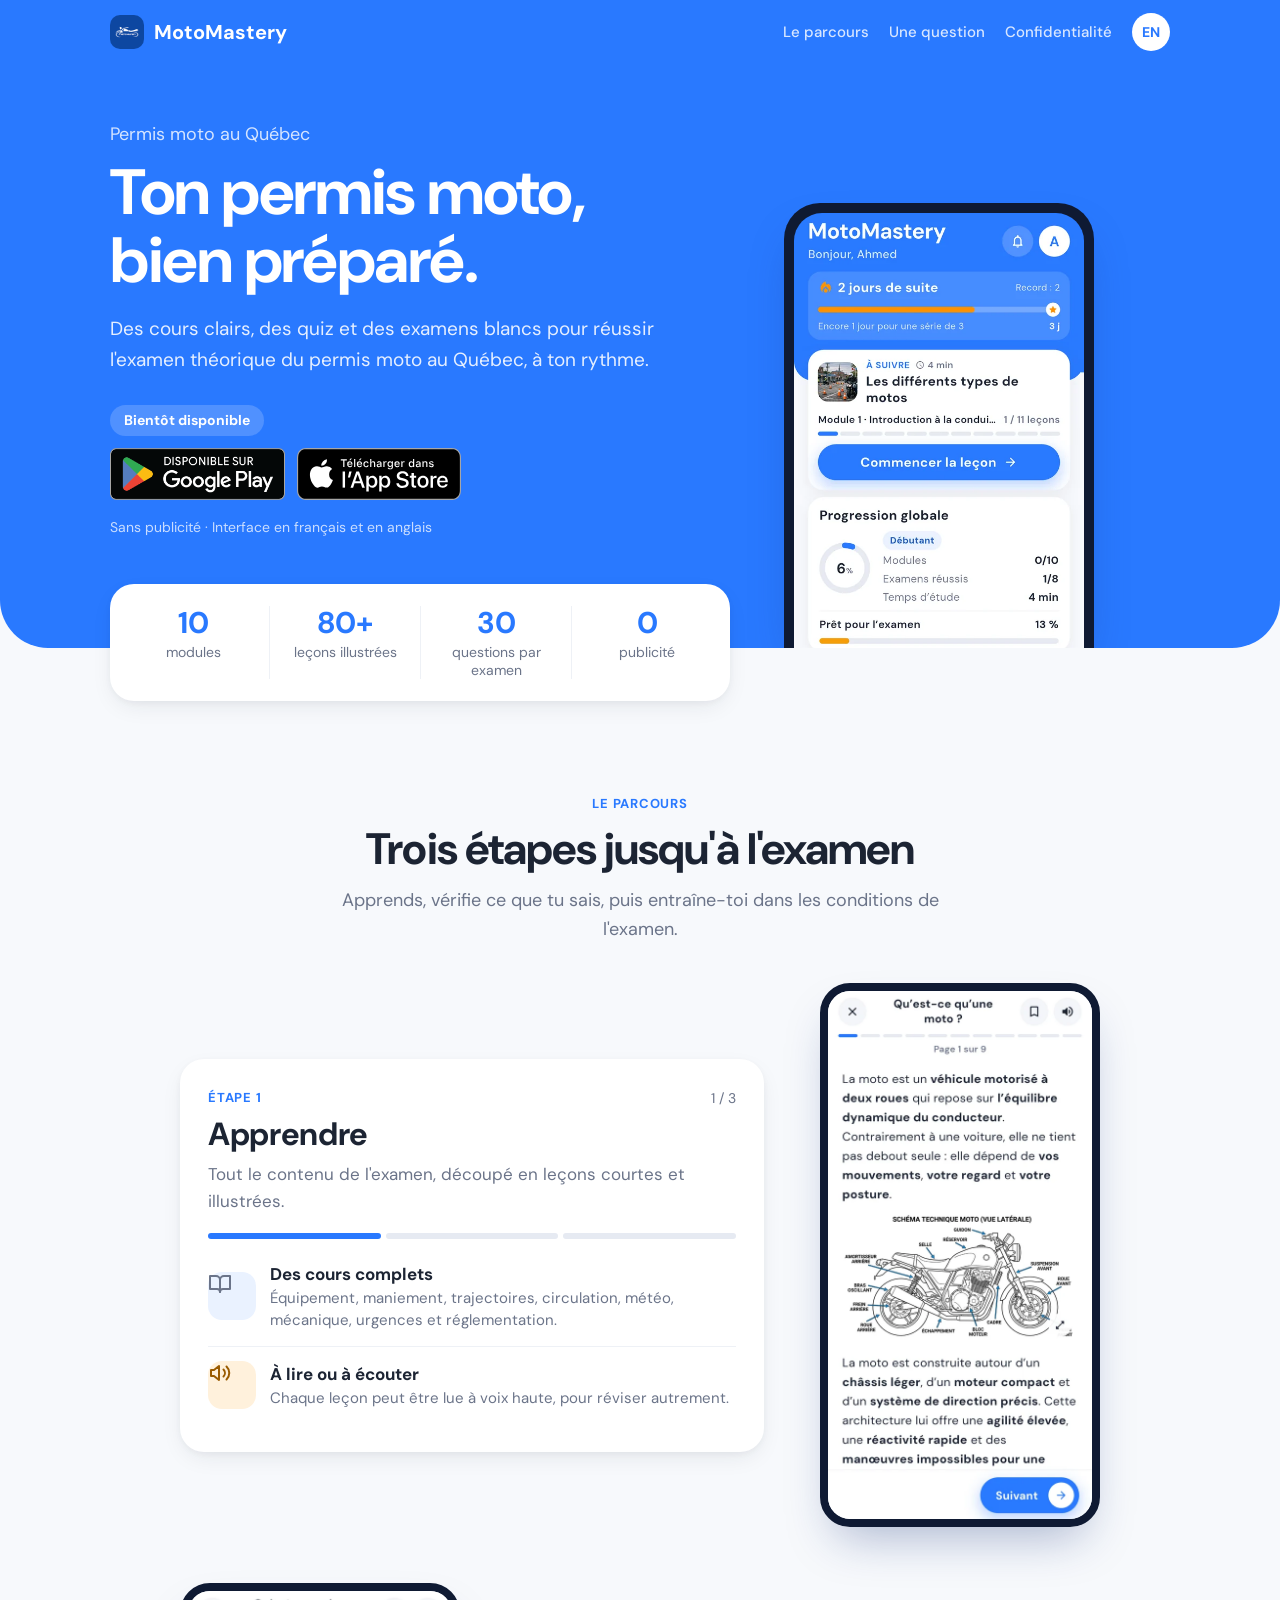
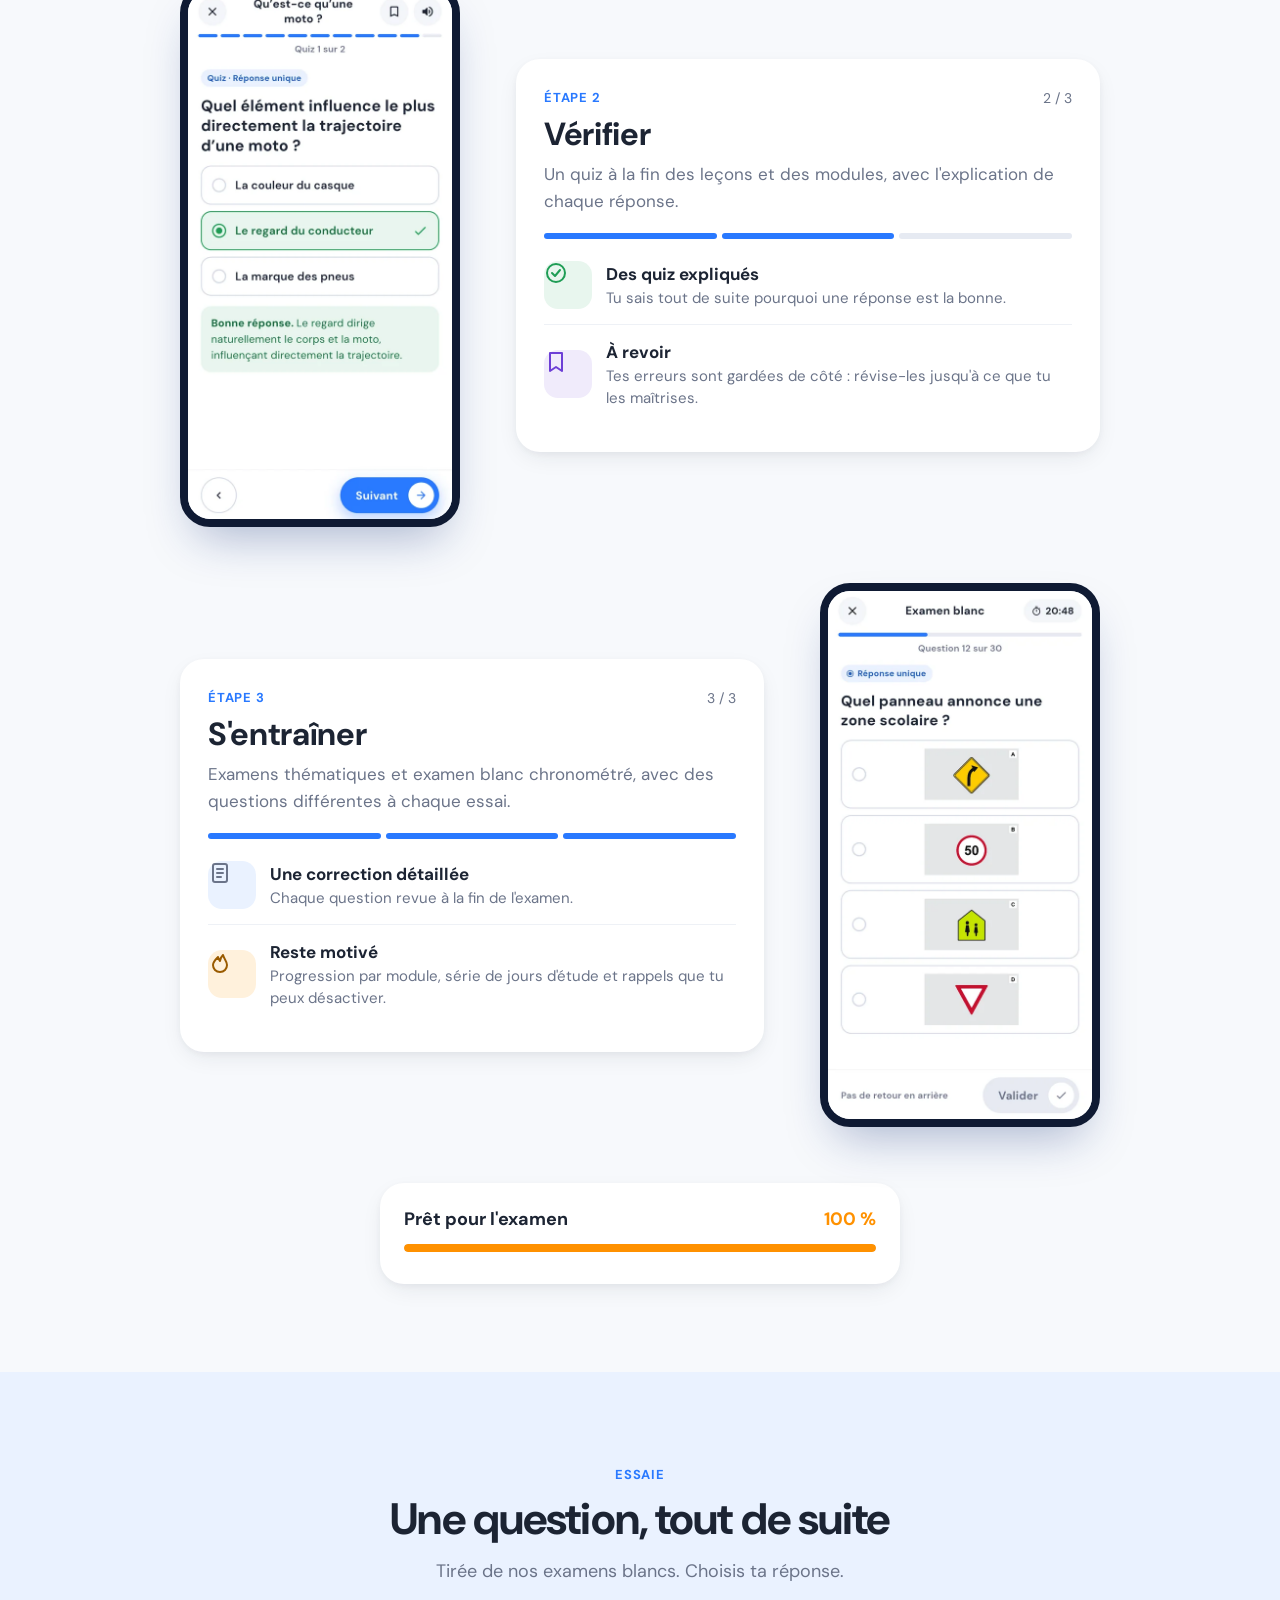
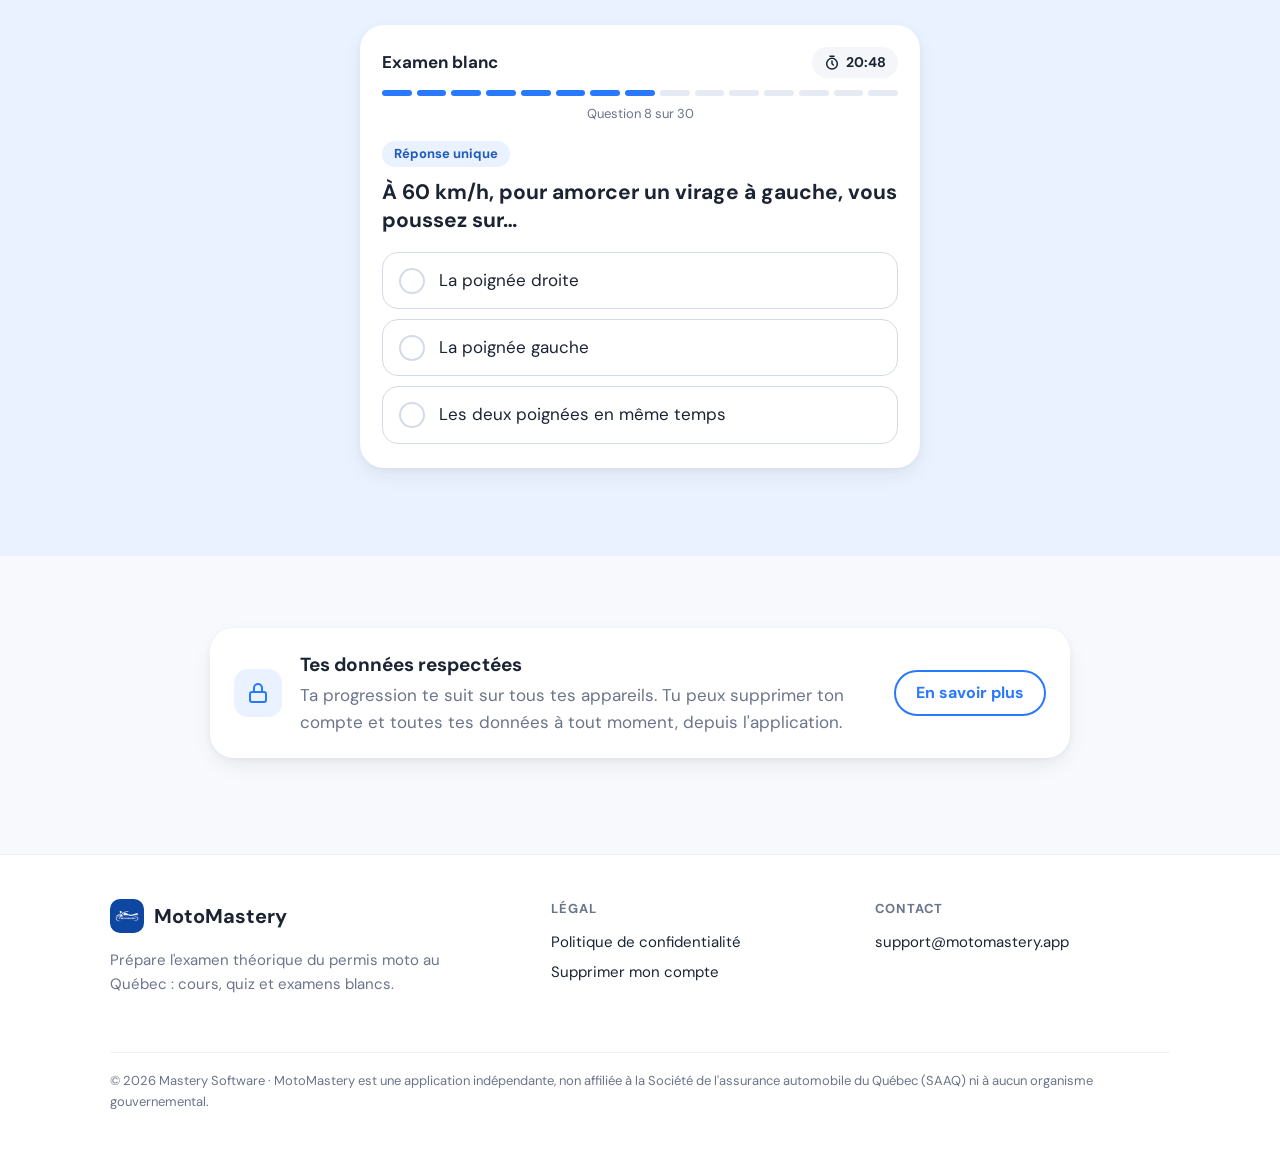
==== docs/index.html @ f15f29aa "Site : retrait des cartes flottantes autour du téléphone Co-Authored-By: Claude Opus 5.5 <noreply@an" ====
<!doctype html>
<html lang="fr">
<head>
<meta charset="utf-8">
<meta name="viewport" content="width=device-width, initial-scale=1">
<title>MotoMastery – Prépare ton permis moto au Québec</title>
<meta name="description" content="Cours, quiz et examens blancs pour réussir l'examen théorique du permis moto au Québec.">
<meta name="theme-color" content="#2979ff">
<link rel="canonical" href="https://motomastery.app/">
<link rel="icon" type="image/png" sizes="32x32" href="./site/favicon-32.png">
<link rel="apple-touch-icon" href="./site/apple-touch-icon.png">
<meta property="og:type" content="website">
<meta property="og:site_name" content="MotoMastery">
<meta property="og:title" content="MotoMastery – Prépare ton permis moto au Québec">
<meta property="og:description" content="Cours, quiz et examens blancs pour réussir l'examen théorique du permis moto au Québec.">
<meta property="og:url" content="https://motomastery.app/">
<meta property="og:image" content="https://motomastery.app/site/og.png">
<meta name="twitter:card" content="summary_large_image">
<link rel="preconnect" href="https://fonts.googleapis.com">
<link rel="preconnect" href="https://fonts.gstatic.com" crossorigin>
<link href="https://fonts.googleapis.com/css2?family=DM+Sans:opsz,wght@9..40,400;9..40,500;9..40,700&display=swap" rel="stylesheet">
<link rel="stylesheet" href="site/style.css">
</head>
<body>
<header class="nav">
  <div class="wrap">
    <a class="brand" href="./"><img src="./site/icon-192.png" alt="" width="34" height="34">MotoMastery</a>
    <nav class="links">
      <a class="hide-sm" href="./#parcours">Le parcours</a>
      <a class="hide-sm" href="./#essai">Une question</a>
      <a href="./privacy/">Confidentialité</a>
      <a class="lang" href="en/" hreflang="en">EN</a>
    </nav>
  </div>
</header>

<section class="hero">
  <div class="wrap">
    <div class="copy">
      <p class="hello">Permis moto au Québec</p>
      <h1>Ton permis moto, bien préparé.</h1>
      <p class="lead">Des cours clairs, des quiz et des examens blancs pour réussir l'examen théorique du permis moto au Québec, à ton rythme.</p>
      <div class="stores"><span class="soon">Bientôt disponible</span><div class="badges"><img src="./site/google-play-fr.png" alt="Disponible sur Google Play" width="646" height="192"><img src="./site/app-store-fr.svg" alt="Télécharger dans l'App Store" width="127" height="40"></div></div>
      <p class="note">Sans publicité · Interface en français et en anglais</p>
    </div>
    <div class="visual">
      <div class="phone"><img src="./site/01-accueil.webp" alt="Écran d'accueil de MotoMastery" width="540" height="1080"></div>
    </div>
  </div>
</section>

<div class="wrap">
  <div class="card stats">
    <div><b>10</b><span>modules</span></div>
    <div><b>80+</b><span>leçons illustrées</span></div>
    <div><b>30</b><span>questions par examen</span></div>
    <div><b>0</b><span>publicité</span></div>
  </div>
</div>

<section id="parcours">
  <div class="wrap">
    <div class="head">
      <span class="label">Le parcours</span>
      <h2>Trois étapes jusqu'à l'examen</h2>
      <p>Apprends, vérifie ce que tu sais, puis entraîne-toi dans les conditions de l'examen.</p>
    </div>

    <article class="step">
      <div class="card">
        <div class="top"><span class="label">Étape 1</span><span>1 / 3</span></div>
        <h3>Apprendre</h3>
        <p>Tout le contenu de l'examen, découpé en leçons courtes et illustrées.</p>
        <div class="segments" aria-hidden="true"><i class="on"></i><i></i><i></i></div>
        <div class="row"><span class="tile"><svg viewBox="0 0 24 24" width="24" height="24" fill="none" stroke="currentColor" stroke-width="2" stroke-linecap="round" stroke-linejoin="round" aria-hidden="true"><path d="M2 4h6a4 4 0 0 1 4 4v12a3 3 0 0 0-3-3H2z"/><path d="M22 4h-6a4 4 0 0 0-4 4v12a3 3 0 0 1 3-3h7z"/></svg></span><div><strong>Des cours complets</strong><span>Équipement, maniement, trajectoires, circulation, météo, mécanique, urgences et réglementation.</span></div></div>
        <div class="row"><span class="tile amber"><svg viewBox="0 0 24 24" width="24" height="24" fill="none" stroke="currentColor" stroke-width="2" stroke-linecap="round" stroke-linejoin="round" aria-hidden="true"><path d="M11 5 6 9H3v6h3l5 4z"/><path d="M15.5 8.5a5 5 0 0 1 0 7M18.5 5.5a9 9 0 0 1 0 13"/></svg></span><div><strong>À lire ou à écouter</strong><span>Chaque leçon peut être lue à voix haute, pour réviser autrement.</span></div></div>
      </div>
      <figure><img src="./site/02-lecon.webp" alt="Une leçon illustrée dans l'application" width="540" height="1080" loading="lazy"></figure>
    </article>

    <article class="step">
      <div class="card">
        <div class="top"><span class="label">Étape 2</span><span>2 / 3</span></div>
        <h3>Vérifier</h3>
        <p>Un quiz à la fin des leçons et des modules, avec l'explication de chaque réponse.</p>
        <div class="segments" aria-hidden="true"><i class="on"></i><i class="on"></i><i></i></div>
        <div class="row"><span class="tile green"><svg viewBox="0 0 24 24" width="24" height="24" fill="none" stroke="currentColor" stroke-width="2" stroke-linecap="round" stroke-linejoin="round" aria-hidden="true"><circle cx="12" cy="12" r="9"/><path d="m8 12 3 3 5-6"/></svg></span><div><strong>Des quiz expliqués</strong><span>Tu sais tout de suite pourquoi une réponse est la bonne.</span></div></div>
        <div class="row"><span class="tile purple"><svg viewBox="0 0 24 24" width="24" height="24" fill="none" stroke="currentColor" stroke-width="2" stroke-linecap="round" stroke-linejoin="round" aria-hidden="true"><path d="M6 3h12v18l-6-4-6 4z"/></svg></span><div><strong>À revoir</strong><span>Tes erreurs sont gardées de côté : révise-les jusqu'à ce que tu les maîtrises.</span></div></div>
      </div>
      <figure><img src="./site/03-quiz.webp" alt="Un quiz dans l'application" width="540" height="1080" loading="lazy"></figure>
    </article>

    <article class="step">
      <div class="card">
        <div class="top"><span class="label">Étape 3</span><span>3 / 3</span></div>
        <h3>S'entraîner</h3>
        <p>Examens thématiques et examen blanc chronométré, avec des questions différentes à chaque essai.</p>
        <div class="segments" aria-hidden="true"><i class="on"></i><i class="on"></i><i class="on"></i></div>
        <div class="row"><span class="tile"><svg viewBox="0 0 24 24" width="24" height="24" fill="none" stroke="currentColor" stroke-width="2" stroke-linecap="round" stroke-linejoin="round" aria-hidden="true"><rect x="5" y="3" width="14" height="18" rx="2"/><path d="M9 8h6M9 12h6M9 16h4"/></svg></span><div><strong>Une correction détaillée</strong><span>Chaque question revue à la fin de l'examen.</span></div></div>
        <div class="row"><span class="tile amber"><svg viewBox="0 0 24 24" width="24" height="24" fill="none" stroke="currentColor" stroke-width="2" stroke-linecap="round" stroke-linejoin="round" aria-hidden="true"><path d="M12 22c4 0 7-3 7-7 0-4-3-6-4-10-2 2-3 4-3 6-1-1-2-2-2-4-2 2-5 5-5 8 0 4 3 7 7 7z"/></svg></span><div><strong>Reste motivé</strong><span>Progression par module, série de jours d'étude et rappels que tu peux désactiver.</span></div></div>
      </div>
      <figure><img src="./site/05-examen.webp" alt="Un examen blanc dans l'application" width="540" height="1080" loading="lazy"></figure>
    </article>

    <div class="card ready-card">
      <div>Prêt pour l'examen<span>100 %</span></div>
      <div class="bar" aria-hidden="true"><i style="width:100%"></i></div>
    </div>
  </div>
</section>

<section class="try" id="essai">
  <div class="wrap">
    <div class="head">
      <span class="label">Essaie</span>
      <h2>Une question, tout de suite</h2>
      <p>Tirée de nos examens blancs. Choisis ta réponse.</p>
    </div>
    <div class="card quiz sheet" data-answer="1">
      <div class="bar-top"><span>Examen blanc</span><span class="timer"><svg viewBox="0 0 24 24" width="16" height="16" fill="none" stroke="currentColor" stroke-width="2.2" stroke-linecap="round" aria-hidden="true"><circle cx="12" cy="13" r="8"/><path d="M12 9v4l2 2M9 2h6"/></svg>20:48</span></div>
      <div class="segments" aria-hidden="true"><i class="on"></i><i class="on"></i><i class="on"></i><i class="on"></i><i class="on"></i><i class="on"></i><i class="on"></i><i class="on"></i><i></i><i></i><i></i><i></i><i></i><i></i><i></i></div>
      <p class="count">Question 8 sur 30</p>
      <span class="tag">Réponse unique</span>
      <p class="q">À 60 km/h, pour amorcer un virage à gauche, vous poussez sur…</p>
      <div class="opts">
        <button type="button">La poignée droite</button>
        <button type="button">La poignée gauche</button>
        <button type="button">Les deux poignées en même temps</button>
      </div>
      <p class="why" hidden aria-live="polite"><strong data-ok="Bonne réponse." data-ko="Mauvaise réponse."></strong>Au-delà d'environ 25 km/h, on contre-braque : pousser la poignée gauche incline la moto vers la gauche.</p>
    </div>
  </div>
</section>

<div class="wrap">
  <div class="card data">
    <span class="tile"><svg viewBox="0 0 24 24" width="24" height="24" fill="none" stroke="currentColor" stroke-width="2" stroke-linecap="round" stroke-linejoin="round" aria-hidden="true"><rect x="4" y="11" width="16" height="10" rx="2"/><path d="M8 11V7a4 4 0 0 1 8 0v4"/></svg></span>
    <div><strong>Tes données respectées</strong><p>Ta progression te suit sur tous tes appareils. Tu peux supprimer ton compte et toutes tes données à tout moment, depuis l'application.</p></div>
    <a class="pill pill-outline" href="./privacy/">En savoir plus</a>
  </div>
</div>

<footer class="site">
  <div class="wrap">
    <div>
      <a class="brand" href="./"><img src="./site/icon-192.png" alt="" width="34" height="34">MotoMastery</a>
      <p class="about">Prépare l'examen théorique du permis moto au Québec : cours, quiz et examens blancs.</p>
    </div>
    <div>
      <h4>Légal</h4>
      <ul>
        <li><a href="./privacy/">Politique de confidentialité</a></li>
        <li><a href="./delete-account/">Supprimer mon compte</a></li>
      </ul>
    </div>
    <div>
      <h4>Contact</h4>
      <ul><li><a href="mailto:support@motomastery.app">support@motomastery.app</a></li></ul>
    </div>
    <p class="legal">© 2026 Mastery Software · MotoMastery est une application indépendante, non affiliée à la Société de l'assurance automobile du Québec (SAAQ) ni à aucun organisme gouvernemental.</p>
  </div>
</footer>
<script src="./site/quiz.js" defer></script>
</body>
</html>
---- docs/site/style.css ----
/* MotoMastery – même langage visuel que l'application : bleu, cartes blanches arrondies, pilules */
:root {
  --bg:#f7f9fc; --surface:#ffffff; --surface-2:#f4f6fa; --text:#1c2433; --muted:#6b7489;
  --outline:#d5dbe6; --divider:#eef1f6; --track:#e6eaf2;
  --primary:#2979ff; --on-primary:#ffffff; --primary-container:#eaf2ff; --on-primary-container:#1f5bbf;
  --success:#1f9d55; --success-container:#e8f6ee; --on-success-container:#146b3a;
  --error:#d64545; --error-container:#fdecec; --on-error-container:#9b2c2c;
  --warning-container:#fff1dc; --on-warning-container:#8a5200;
  --highlight:#ff9100; --bookmark:#6d3fd6; --bookmark-container:#f0ebfb; --tip:#9a5b00;
  --shadow:0 8px 24px -6px rgba(28,36,51,.10), 0 2px 6px rgba(28,36,51,.04);
  --shadow-lg:0 24px 48px -16px rgba(20,50,120,.35);
}
@media (prefers-color-scheme: dark) {
  :root {
    --bg:#0e1013; --surface:#1c1f24; --surface-2:#262a30; --text:#e6e8ec; --muted:#b4b8be;
    --outline:#5f6b73; --divider:#30353d; --track:#2e333b;
    --primary-container:#1b2c4a; --on-primary-container:#91b8ff;
    --success:#5cc98a; --success-container:#173a28; --on-success-container:#a7ebc2;
    --error:#ef9a9a; --error-container:#3d1e1e; --on-error-container:#f6b4b4;
    --warning-container:#3a2c12; --on-warning-container:#fcd58a;
    --highlight:#ffab40; --bookmark:#b69cff; --bookmark-container:#2a2340; --tip:#ffca28;
    --shadow:0 8px 24px -6px rgba(0,0,0,.5); --shadow-lg:0 24px 48px -16px rgba(0,0,0,.7);
  }
}
* { box-sizing:border-box; }
html { scroll-behavior:smooth; }
body { margin:0; background:var(--bg); color:var(--text);
  font:17px/1.6 "DM Sans",system-ui,-apple-system,"Segoe UI",Roboto,sans-serif;
  overflow-wrap:anywhere; -webkit-font-smoothing:antialiased; }
img { max-width:100%; height:auto; display:block; }
a { color:var(--primary); }
.wrap { max-width:1100px; margin:0 auto; padding:0 20px; }
.label { font-size:13px; font-weight:700; letter-spacing:.06em; text-transform:uppercase; color:var(--primary); }
.card { background:var(--surface); border-radius:24px; box-shadow:var(--shadow); }
.pill { display:inline-flex; align-items:center; gap:8px; border-radius:999px; font-weight:700; text-decoration:none; }
.pill-outline { border:2px solid var(--primary); color:var(--primary); padding:8px 20px; font-size:16px; }
.pill-outline:hover { background:var(--primary-container); }
.tile { flex:0 0 48px; width:48px; height:48px; border-radius:14px; display:grid; place-items:center;
  background:var(--primary-container); color:var(--primary); }
.tile.purple { background:var(--bookmark-container); color:var(--bookmark); }
.tile.amber { background:var(--warning-container); color:var(--tip); }
.tile.green { background:var(--success-container); color:var(--success); }
.segments { display:flex; gap:5px; }
.segments i { flex:1; height:6px; border-radius:3px; background:var(--track); }
.segments i.on { background:var(--primary); }
.bar { height:8px; border-radius:4px; background:var(--track); overflow:hidden; }
.bar i { display:block; height:100%; border-radius:4px; background:var(--highlight); }

/* En-tête */
.nav { position:sticky; top:0; z-index:10; background:var(--primary); color:#fff; }
.nav .wrap { display:flex; align-items:center; justify-content:space-between; gap:16px; height:64px; }
.brand { display:flex; align-items:center; gap:10px; font-weight:700; font-size:20px; color:inherit; text-decoration:none; }
.brand img { width:34px; height:34px; border-radius:10px; }
.links { display:flex; align-items:center; gap:20px; font-size:15px; font-weight:500; }
.links a { color:rgba(255,255,255,.82); text-decoration:none; }
.links a:hover { color:#fff; }
.links .lang { width:38px; height:38px; display:grid; place-items:center; border-radius:50%;
  background:#fff; color:var(--primary); font-weight:700; font-size:14px; }
.links .lang:hover { color:var(--primary); }
.nav, .brand, .links a { overflow-wrap:normal; white-space:nowrap; }
@media (max-width:640px) { .links .hide-sm { display:none; } .links { gap:14px; } }

/* Accueil : en-tête bleu arrondi, comme dans l'application */
.hero { background:var(--primary); color:#fff; border-radius:0 0 48px 48px; overflow:hidden; }
.hero .wrap { display:grid; grid-template-columns:1.1fr .9fr; gap:32px; align-items:end; padding-top:56px; }
.hero .copy { padding-bottom:110px; }
.hero .hello { margin:0 0 10px; font-size:18px; color:rgba(255,255,255,.8); }
.hero h1 { font-weight:700; font-size:clamp(38px,5.6vw,64px); line-height:1.06; letter-spacing:-.02em; margin:0 0 20px; }
.hero .lead { font-size:19px; color:rgba(255,255,255,.88); margin:0 0 30px; max-width:29em; }
/* Badges officiels des magasins, non modifiés */
.stores .soon { display:inline-block; margin-bottom:12px; background:rgba(255,255,255,.18); border-radius:999px;
  padding:4px 14px; font-size:14px; font-weight:700; }
.stores .badges { display:flex; flex-wrap:wrap; gap:12px; align-items:center; }
.stores .badges img { height:52px; width:auto; }
.hero .note { margin:16px 0 0; font-size:14px; color:rgba(255,255,255,.75); }
.visual { position:relative; justify-self:center; width:min(310px,76vw); }
.visual .phone { border-radius:36px 36px 0 0; padding:10px 10px 0; background:#0f1a33; box-shadow:var(--shadow-lg); }
.visual .phone img { border-radius:28px 28px 0 0; aspect-ratio:1/1.5; object-fit:cover; object-position:top; }
@media (max-width:820px) {
  .hero { border-radius:0 0 36px 36px; }
  .hero .wrap { grid-template-columns:1fr; padding-top:40px; gap:8px; }
  .hero .copy { padding-bottom:28px; }
}

/* Chiffres clés : carte qui chevauche l'en-tête */
.stats { position:relative; z-index:2; margin:-64px 0 0; max-width:620px; display:grid; grid-template-columns:repeat(4,1fr);
  padding:22px 8px; }
.stats div { text-align:center; padding:0 8px; border-left:1px solid var(--divider); }
.stats div:first-child { border-left:0; }
.stats b { display:block; font-size:30px; line-height:1.1; color:var(--primary); }
.stats span { display:block; margin-top:4px; font-size:14px; color:var(--muted); line-height:1.3; }
@media (max-width:820px) { .stats { margin:-48px auto 0; } }
@media (max-width:520px) {
  .stats { grid-template-columns:repeat(2,1fr); row-gap:18px; }
  .stats div:nth-child(3) { border-left:0; }
}

/* Titres de section */
.head { text-align:center; max-width:640px; margin:0 auto; padding:88px 0 40px; }
.head h2 { font-weight:700; font-size:clamp(30px,4vw,44px); line-height:1.12; letter-spacing:-.02em; margin:8px 0 12px; }
.head p { margin:0; font-size:18px; color:var(--muted); }

/* Les trois étapes */
.step { display:grid; grid-template-columns:1fr 280px; gap:56px; align-items:center; max-width:920px; margin:0 auto 56px; }
.step:nth-of-type(even) { grid-template-columns:280px 1fr; }
.step:nth-of-type(even) figure { order:-1; }
.step .card { padding:28px; }
.step .top { display:flex; justify-content:space-between; align-items:center; gap:12px; margin-bottom:6px; }
.step .top span:last-child { color:var(--muted); font-size:14px; }
.step h3 { font-size:clamp(26px,3vw,32px); line-height:1.15; margin:0 0 8px; letter-spacing:-.01em; }
.step .card > p { margin:0 0 18px; color:var(--muted); }
.step .segments { margin-bottom:8px; }
.row { display:flex; gap:14px; align-items:center; padding:14px 0; border-top:1px solid var(--divider); }
.step .segments + .row { border-top:0; margin-top:8px; }
.row strong { display:block; font-size:17px; }
.row span { display:block; color:var(--muted); font-size:15px; line-height:1.45; }
.step figure { margin:0; }
.step figure img { border-radius:30px; border:8px solid #0f1a33; box-shadow:var(--shadow-lg); }
.ready-card { max-width:520px; margin:0 auto; padding:22px 24px; }
.ready-card div { display:flex; justify-content:space-between; font-weight:700; font-size:18px; margin-bottom:10px; }
.ready-card div span { color:var(--highlight); }
@media (max-width:820px) {
  .step, .step:nth-of-type(even) { grid-template-columns:1fr; gap:24px; margin-bottom:48px; }
  .step:nth-of-type(even) figure { order:0; }
  .step figure { width:min(250px,80%); margin:0 auto; }
  .step .card { padding:22px 20px; }
}

/* Question d'essai, comme un quiz de l'application */
.try { background:var(--primary-container); margin-top:88px; padding-bottom:88px; }
.quiz { max-width:560px; margin:0 auto; padding:22px 22px 24px; }
.quiz .bar-top { display:flex; justify-content:space-between; align-items:center; font-weight:700; margin-bottom:12px; }
.quiz .timer { display:inline-flex; align-items:center; gap:6px; font-size:14px; background:var(--surface-2);
  border-radius:999px; padding:4px 12px; }
.quiz .count { text-align:center; color:var(--muted); font-size:13px; margin:8px 0 14px; }
.quiz .tag { display:inline-block; background:var(--primary-container); color:var(--on-primary-container);
  font-size:13px; font-weight:700; border-radius:999px; padding:3px 12px; }
.quiz .q { font-weight:700; font-size:21px; line-height:1.3; margin:12px 0 18px; }
.quiz .opts { display:grid; gap:10px; }
.quiz button { display:flex; gap:14px; align-items:center; width:100%; text-align:left; font:inherit; color:inherit;
  background:var(--surface); border:1.5px solid var(--outline); border-radius:16px; padding:14px 16px; cursor:pointer; }
.quiz button::before { content:""; flex:0 0 22px; height:22px; border-radius:50%; border:2px solid var(--outline); }
.quiz button:hover:not(:disabled) { border-color:var(--primary); }
.quiz button:focus-visible { outline:3px solid var(--primary); outline-offset:2px; }
.quiz button:disabled { cursor:default; }
.quiz button.good { border-color:var(--success); background:var(--success-container); color:var(--on-success-container); font-weight:700; }
.quiz button.good::before { border:6px solid var(--success); }
.quiz button.wrong { border-color:var(--error); background:var(--error-container); color:var(--on-error-container); }
.quiz button.wrong::before { border:6px solid var(--error); }
.quiz .why { margin:14px 0 0; padding:14px 16px; border-radius:16px; background:var(--success-container); color:var(--on-success-container); }
.quiz .why.ko { background:var(--error-container); color:var(--on-error-container); }
.quiz .why[hidden] { display:none; }
.quiz .why strong { margin-right:6px; }

/* Données */
.data { display:flex; align-items:center; gap:18px; max-width:860px; margin:72px auto 0; padding:22px 24px; }
.data div { flex:1; }
.data strong { display:block; font-size:19px; }
.data p { margin:2px 0 0; color:var(--muted); }
@media (max-width:640px) { .data { flex-wrap:wrap; } .data .pill { margin-left:66px; } }

/* Pages légales */
.doc-head { background:var(--primary); color:#fff; border-radius:0 0 40px 40px; }
.doc-head .wrap { max-width:840px; padding-top:44px; padding-bottom:104px; }
.doc-head .kicker { font-size:15px; color:rgba(255,255,255,.8); }
.doc-head h1 { font-size:clamp(30px,4.4vw,46px); line-height:1.12; margin:4px 0 0; letter-spacing:-.02em; }
.doc { max-width:840px; margin:-68px auto 0; padding:0 20px; }
.doc .paper { background:var(--surface); border-radius:24px; padding:34px 40px; box-shadow:var(--shadow); }
@media (max-width:600px) { .doc .paper { padding:24px 20px; } }
.doc .paper > h1:first-child { display:none; }
.doc h2 { font-size:22px; margin:34px 0 10px; padding-top:22px; border-top:1px solid var(--divider); }
.doc .paper > h2:first-of-type { margin-top:20px; }
.doc h3 { font-size:18px; margin:24px 0 6px; }
.doc ul, .doc ol { padding-left:22px; }
.doc li { margin:6px 0; }
.doc li::marker { color:var(--primary); }
.doc em { color:var(--muted); }
.doc .paper > p:first-of-type em:only-child { display:inline-block; background:var(--primary-container); color:var(--on-primary-container);
  font-style:normal; font-size:14px; font-weight:700; border-radius:999px; padding:4px 14px; }
.steps { counter-reset:step; list-style:none; padding-left:0 !important; }
.steps li { counter-increment:step; position:relative; padding-left:48px; margin:14px 0; min-height:34px; }
.steps li::before { content:counter(step); position:absolute; left:0; top:-3px; width:34px; height:34px; border-radius:50%;
  background:var(--primary); color:#fff; font-weight:700; font-size:15px; display:grid; place-items:center; }
.callout { background:var(--primary-container); border-radius:16px; padding:16px 18px; }
.callout a { font-weight:700; }
.warn { background:var(--warning-container); color:var(--on-warning-container); border-radius:16px; padding:16px 18px; }

/* Pied de page */
footer.site { margin-top:96px; background:var(--surface); border-top:1px solid var(--divider); }
footer.site .wrap { display:grid; grid-template-columns:1.4fr 1fr 1fr; gap:28px; padding-top:44px; padding-bottom:28px; }
footer.site .brand { color:var(--text); }
footer.site h4 { margin:0 0 10px; font-size:13px; text-transform:uppercase; letter-spacing:.06em; color:var(--muted); }
footer.site ul { list-style:none; padding:0; margin:0; }
footer.site li { margin:6px 0; font-size:15px; }
footer.site li a { color:var(--text); text-decoration:none; }
footer.site li a:hover { color:var(--primary); }
footer.site .about { color:var(--muted); font-size:15px; max-width:26em; }
footer.site .legal { grid-column:1/-1; border-top:1px solid var(--divider); padding-top:18px; font-size:13px; color:var(--muted); }
@media (max-width:700px) { footer.site .wrap { grid-template-columns:1fr; } }
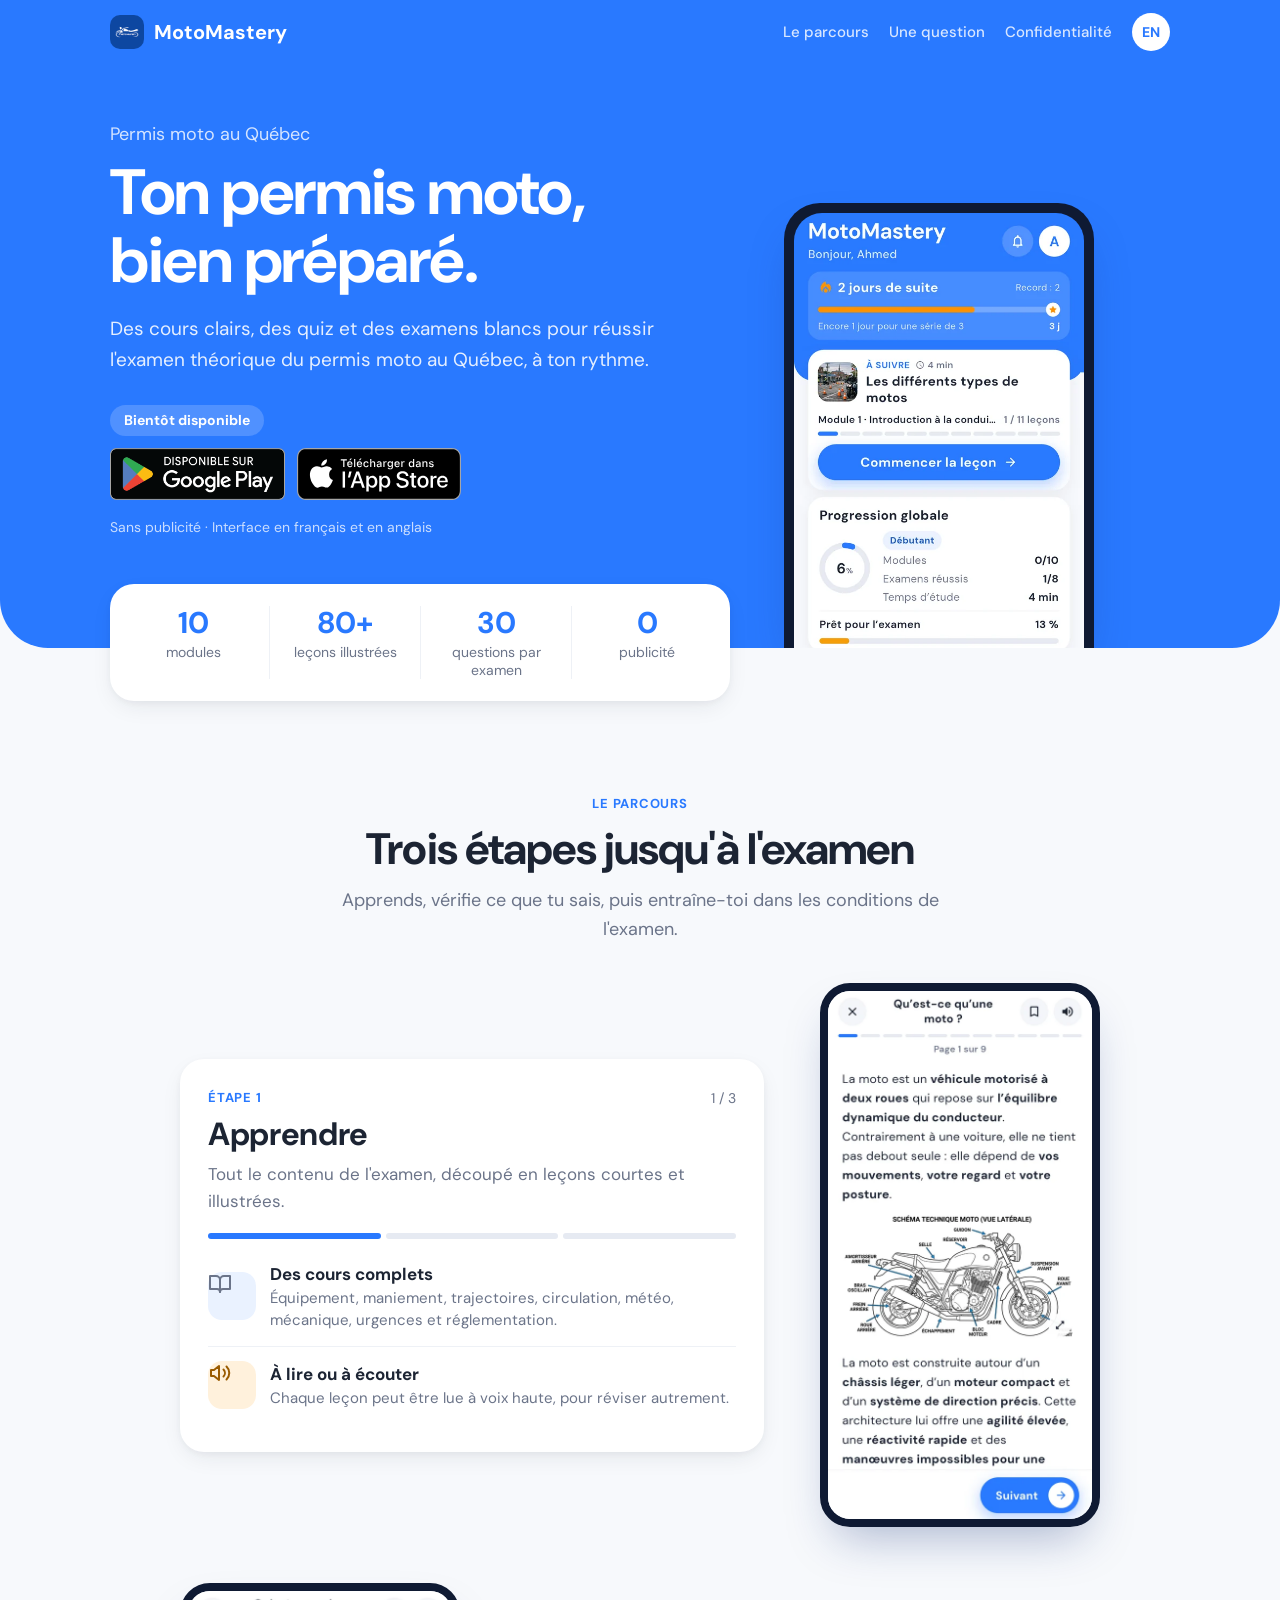
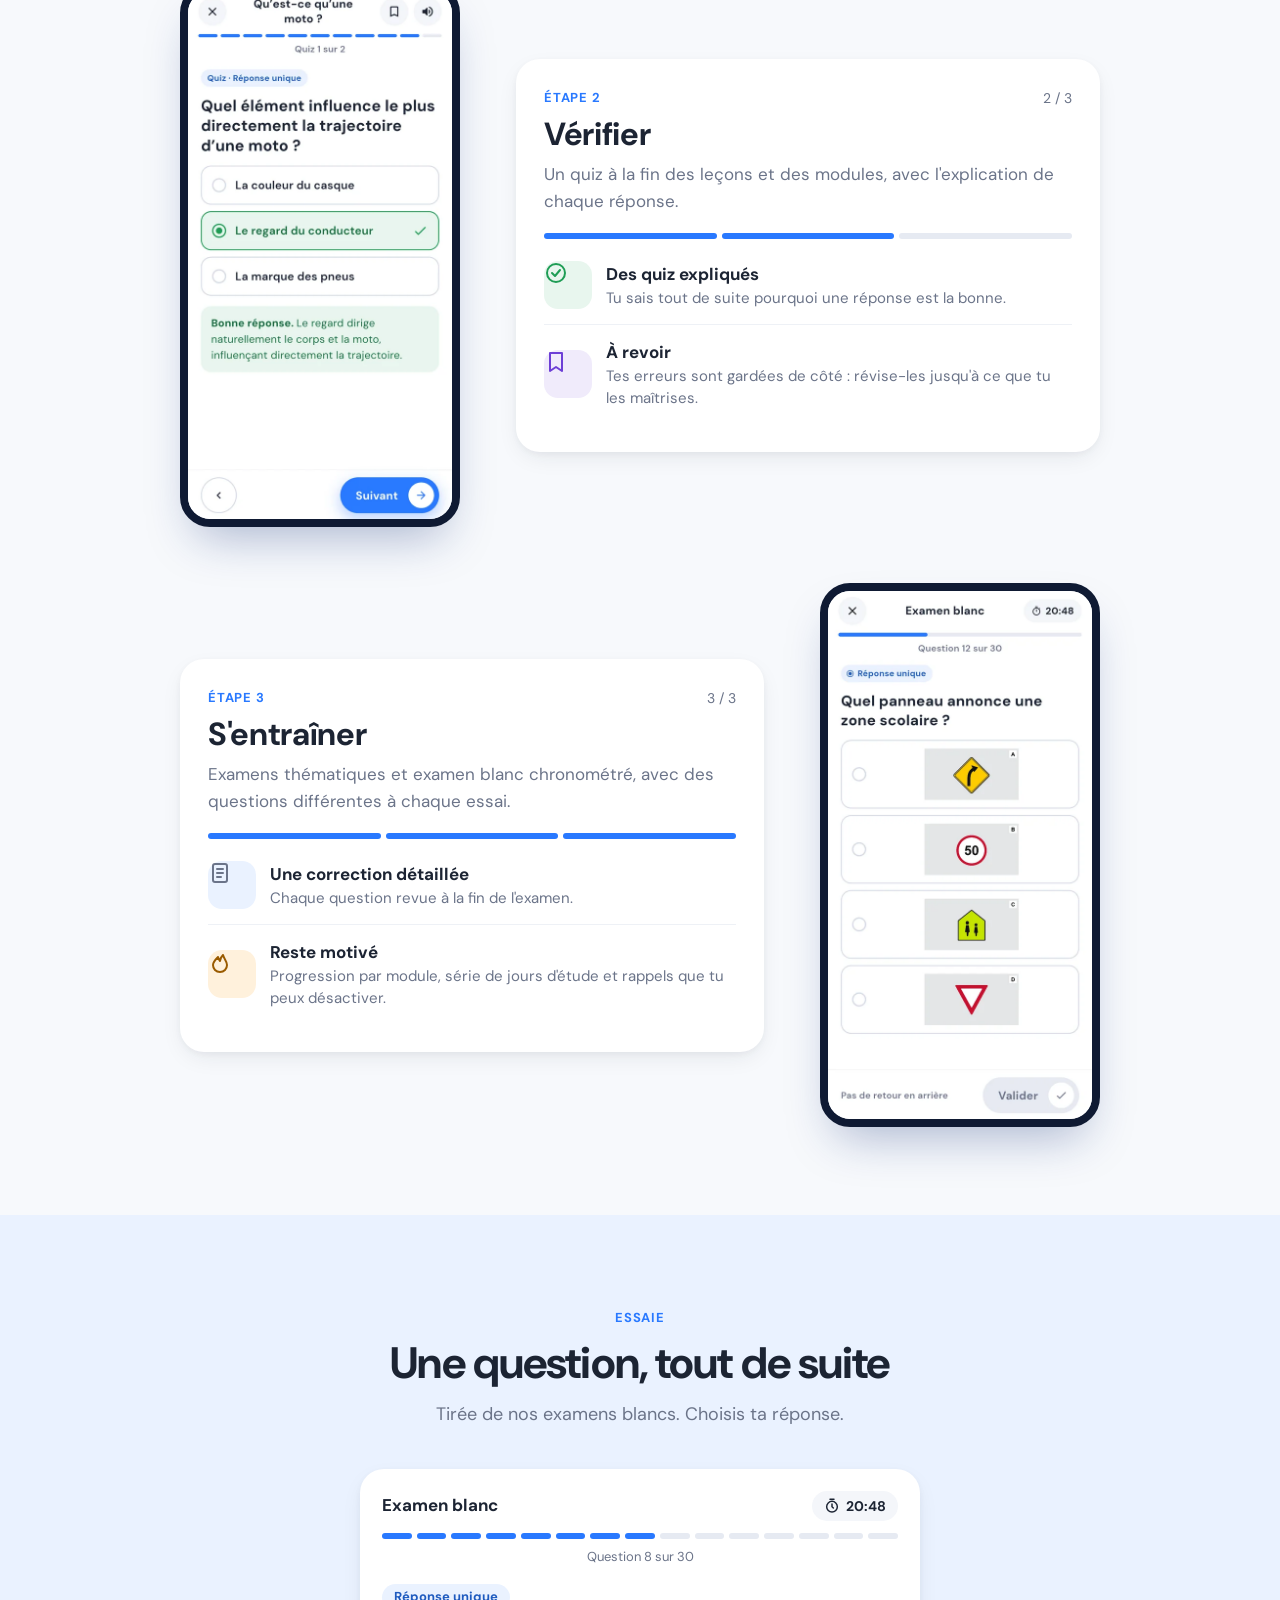
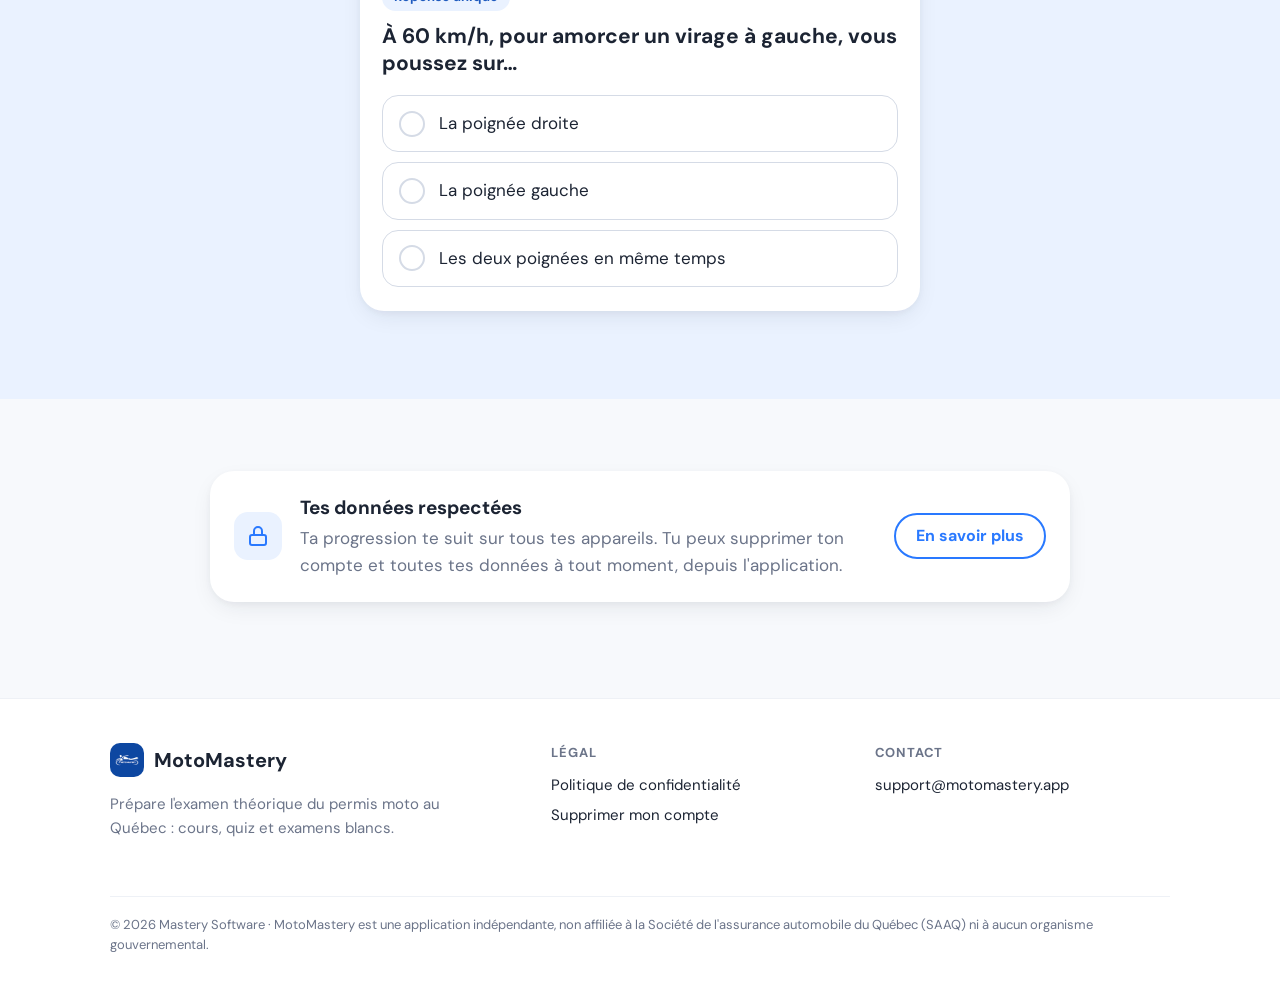
==== commit 1c2dca33: "Site : retrait de la carte « Prêt pour l'examen » en fin de parcours Co-Authored-By: Claude Opus 5.5" ====
--- a/docs/index.html
+++ b/docs/index.html
@@ -102,10 +102,6 @@
       <figure><img src="./site/05-examen.webp" alt="Un examen blanc dans l'application" width="540" height="1080" loading="lazy"></figure>
     </article>
 
-    <div class="card ready-card">
-      <div>Prêt pour l'examen<span>100 %</span></div>
-      <div class="bar" aria-hidden="true"><i style="width:100%"></i></div>
-    </div>
   </div>
 </section>
 
--- a/docs/site/style.css
+++ b/docs/site/style.css
@@ -102,6 +102,7 @@
 
 /* Les trois étapes */
 .step { display:grid; grid-template-columns:1fr 280px; gap:56px; align-items:center; max-width:920px; margin:0 auto 56px; }
+.step:last-of-type { margin-bottom:0; }
 .step:nth-of-type(even) { grid-template-columns:280px 1fr; }
 .step:nth-of-type(even) figure { order:-1; }
 .step .card { padding:28px; }
@@ -116,9 +117,6 @@
 .row span { display:block; color:var(--muted); font-size:15px; line-height:1.45; }
 .step figure { margin:0; }
 .step figure img { border-radius:30px; border:8px solid #0f1a33; box-shadow:var(--shadow-lg); }
-.ready-card { max-width:520px; margin:0 auto; padding:22px 24px; }
-.ready-card div { display:flex; justify-content:space-between; font-weight:700; font-size:18px; margin-bottom:10px; }
-.ready-card div span { color:var(--highlight); }
 @media (max-width:820px) {
   .step, .step:nth-of-type(even) { grid-template-columns:1fr; gap:24px; margin-bottom:48px; }
   .step:nth-of-type(even) figure { order:0; }
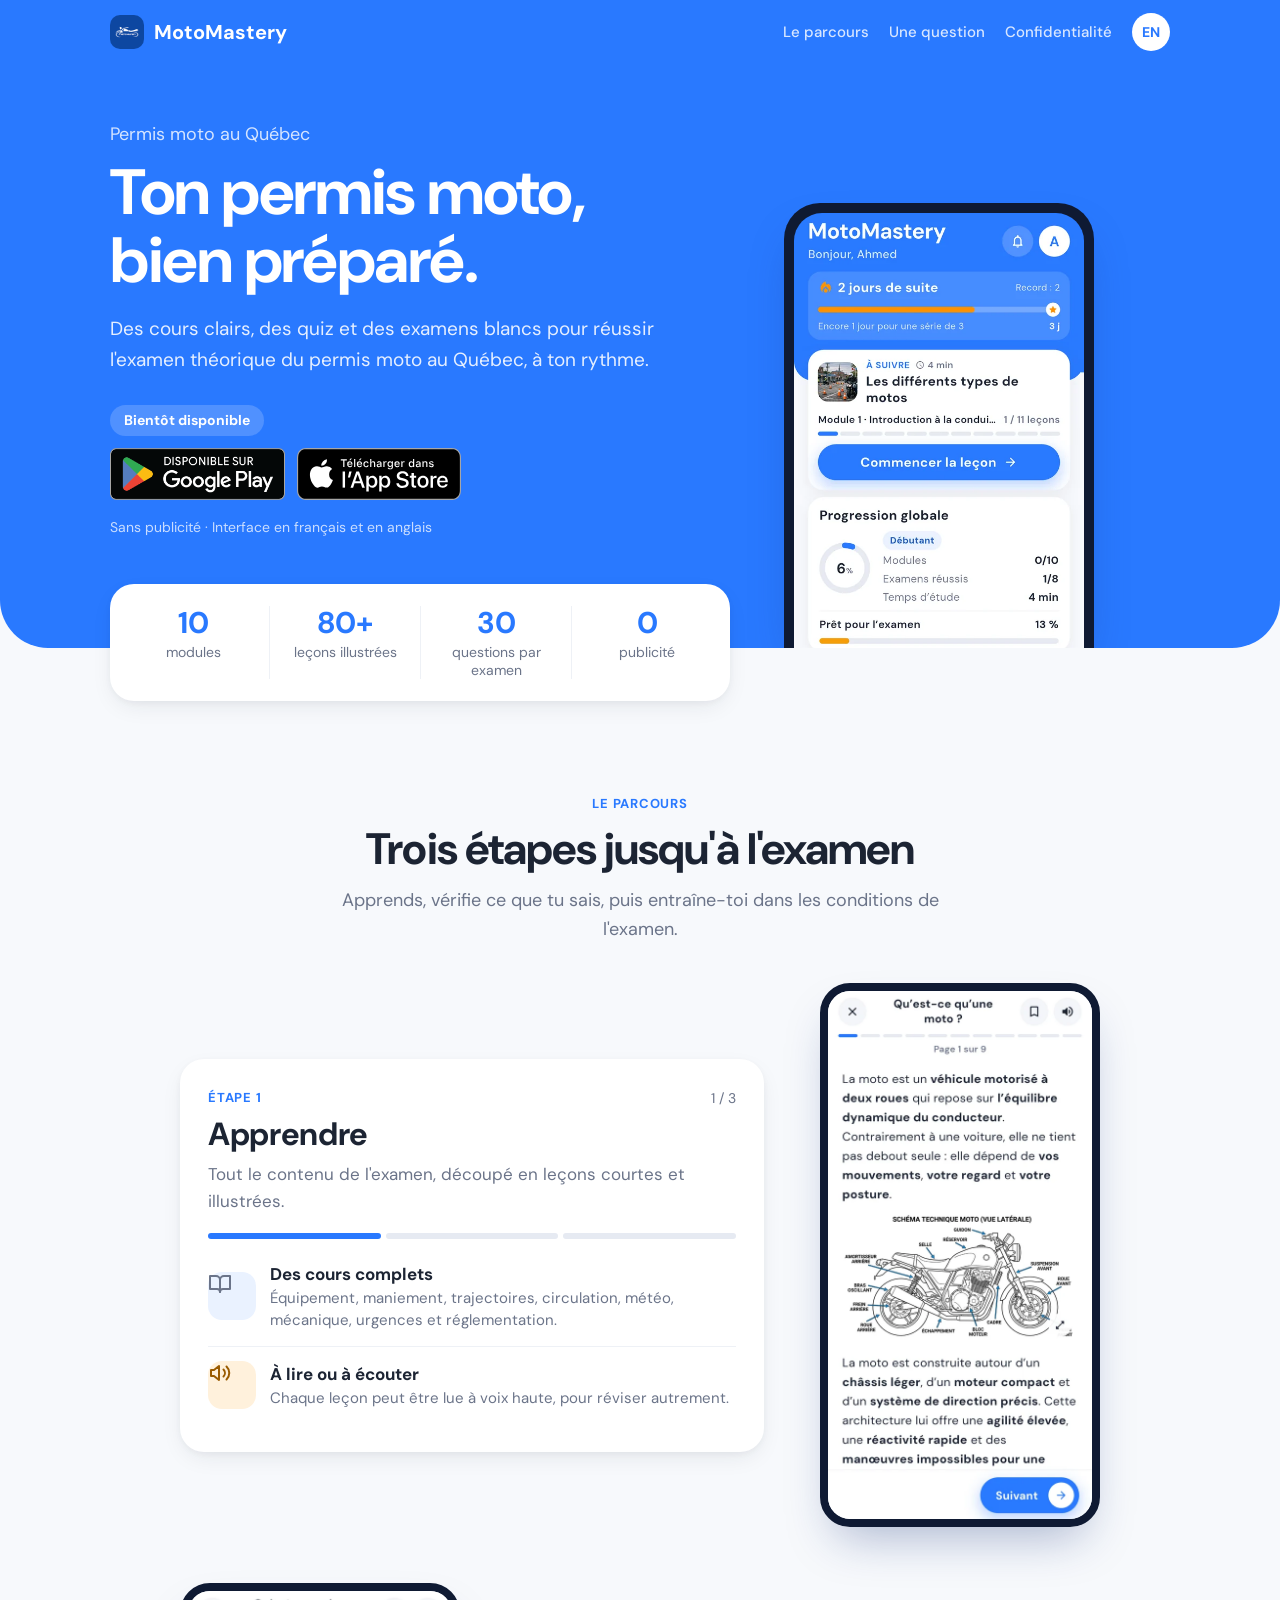
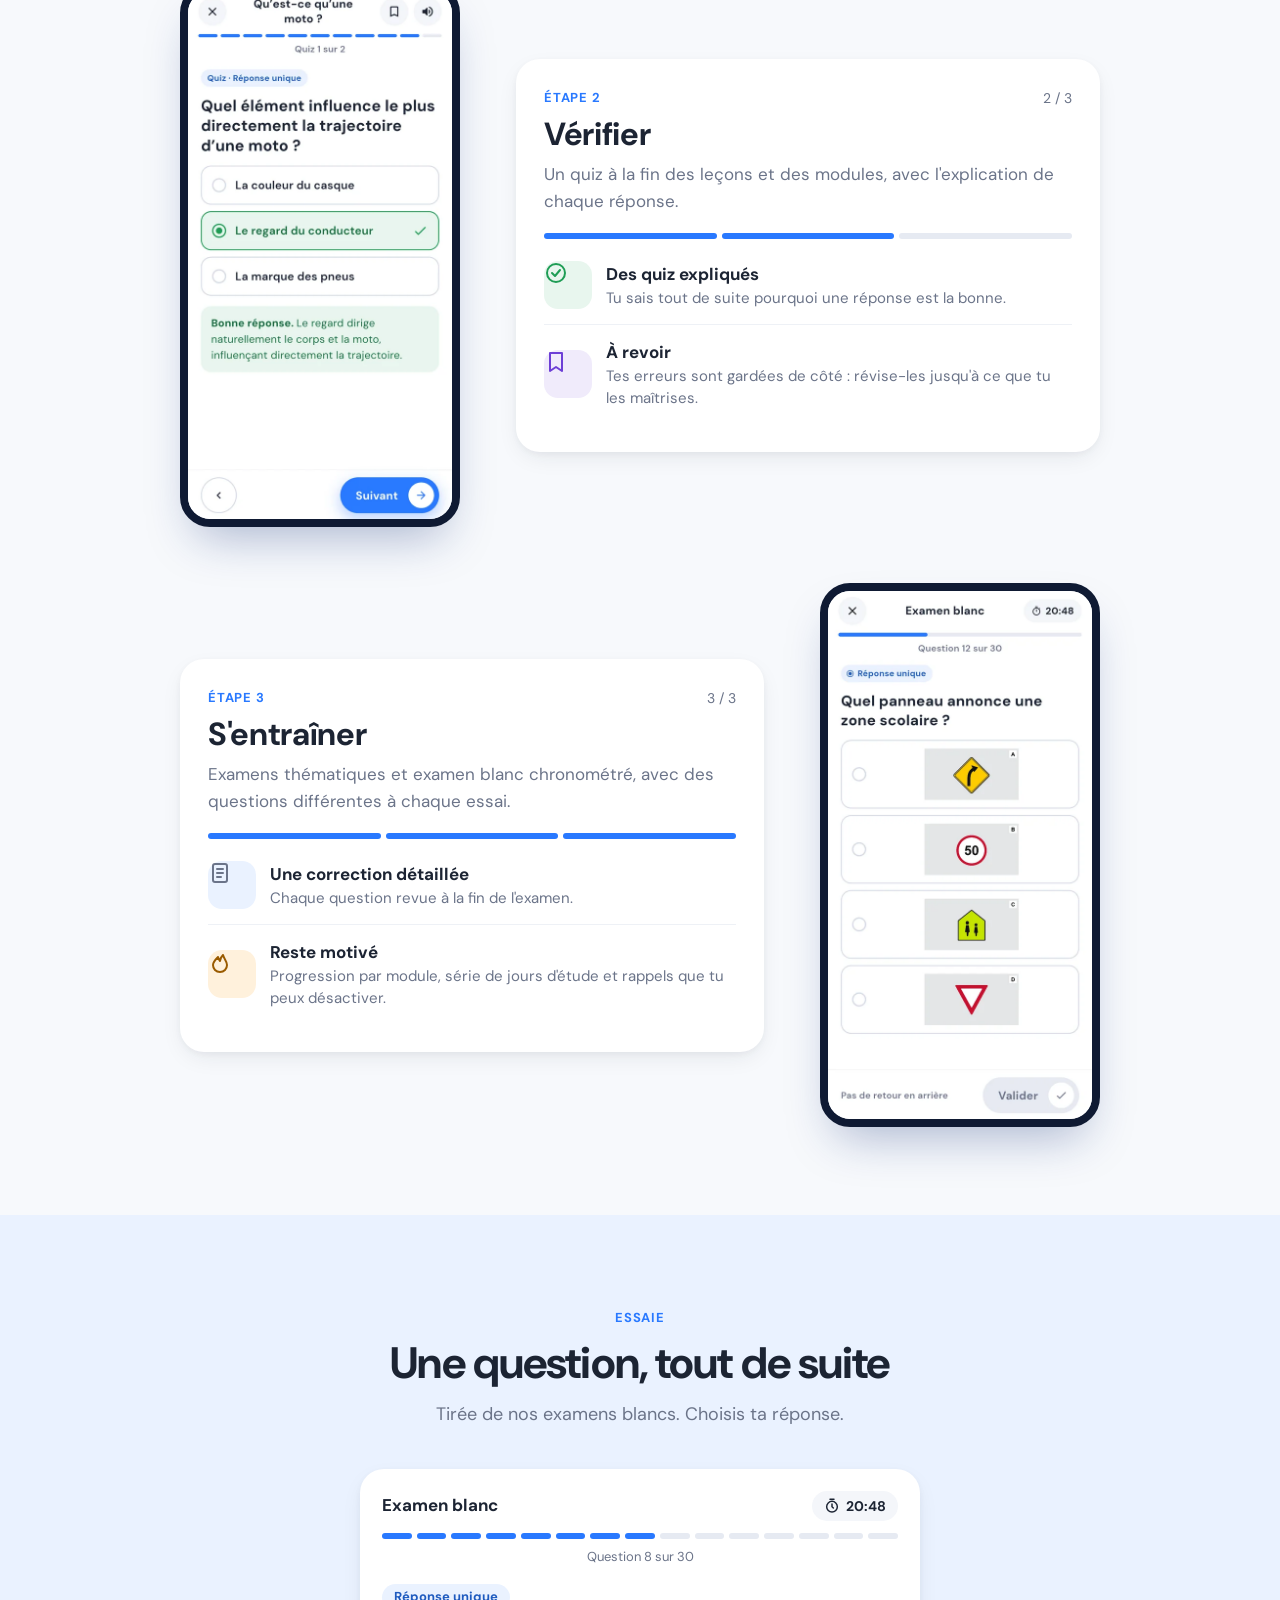
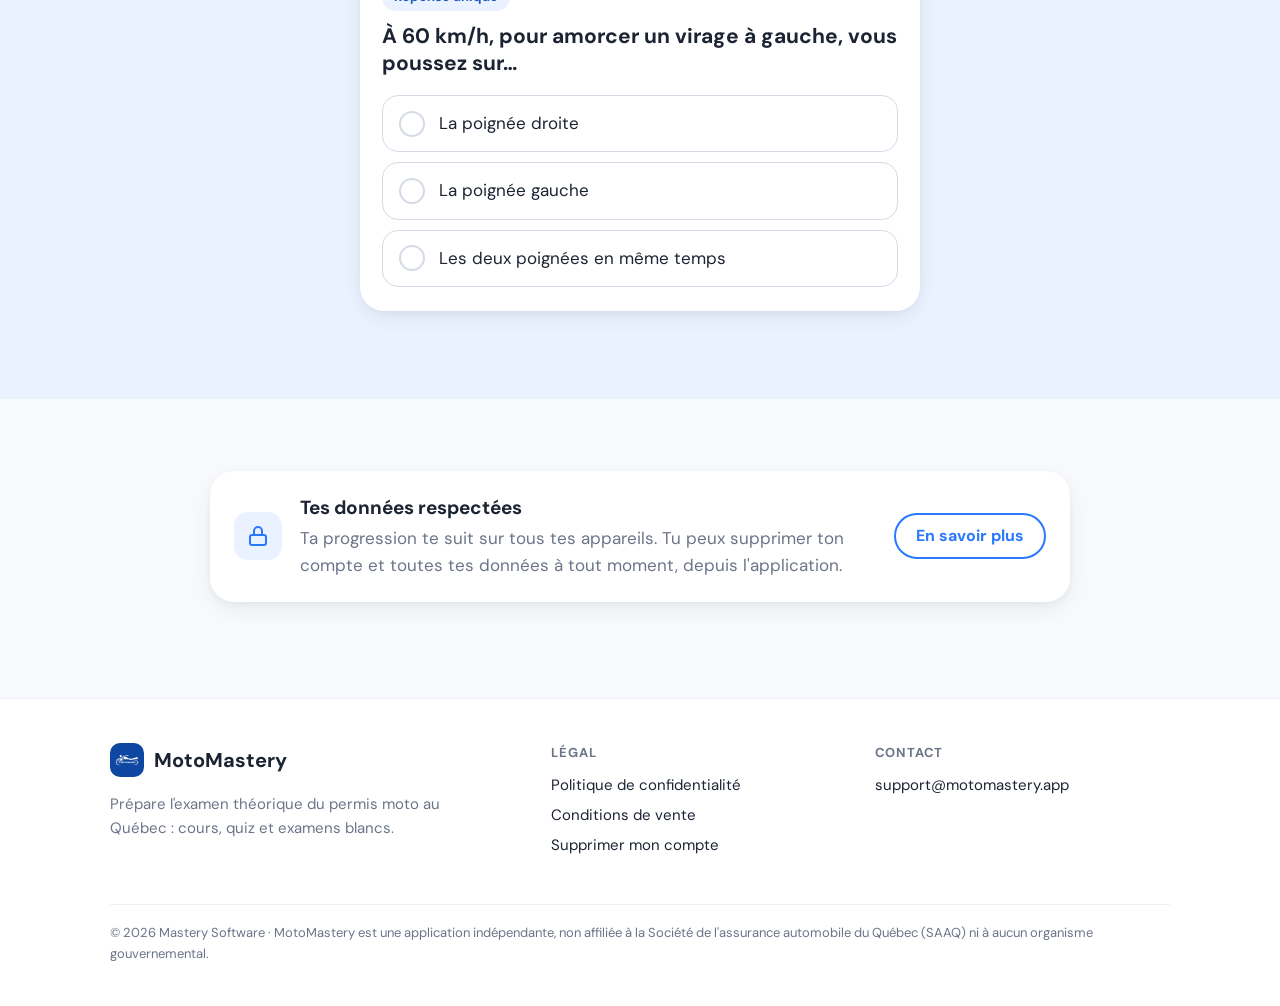
==== commit 6eb0ca1a: "Pages Conditions de vente (FR, EN) et lien dans le pied de page (#14) Co-Authored-By: Claude Opus 5." ====
--- a/docs/index.html
+++ b/docs/index.html
@@ -19,7 +19,7 @@
 <link rel="preconnect" href="https://fonts.googleapis.com">
 <link rel="preconnect" href="https://fonts.gstatic.com" crossorigin>
 <link href="https://fonts.googleapis.com/css2?family=DM+Sans:opsz,wght@9..40,400;9..40,500;9..40,700&display=swap" rel="stylesheet">
-<link rel="stylesheet" href="site/style.css">
+<link rel="stylesheet" href="./site/style.css">
 </head>
 <body>
 <header class="nav">
@@ -146,6 +146,7 @@
       <h4>Légal</h4>
       <ul>
         <li><a href="./privacy/">Politique de confidentialité</a></li>
+        <li><a href="./terms/">Conditions de vente</a></li>
         <li><a href="./delete-account/">Supprimer mon compte</a></li>
       </ul>
     </div>
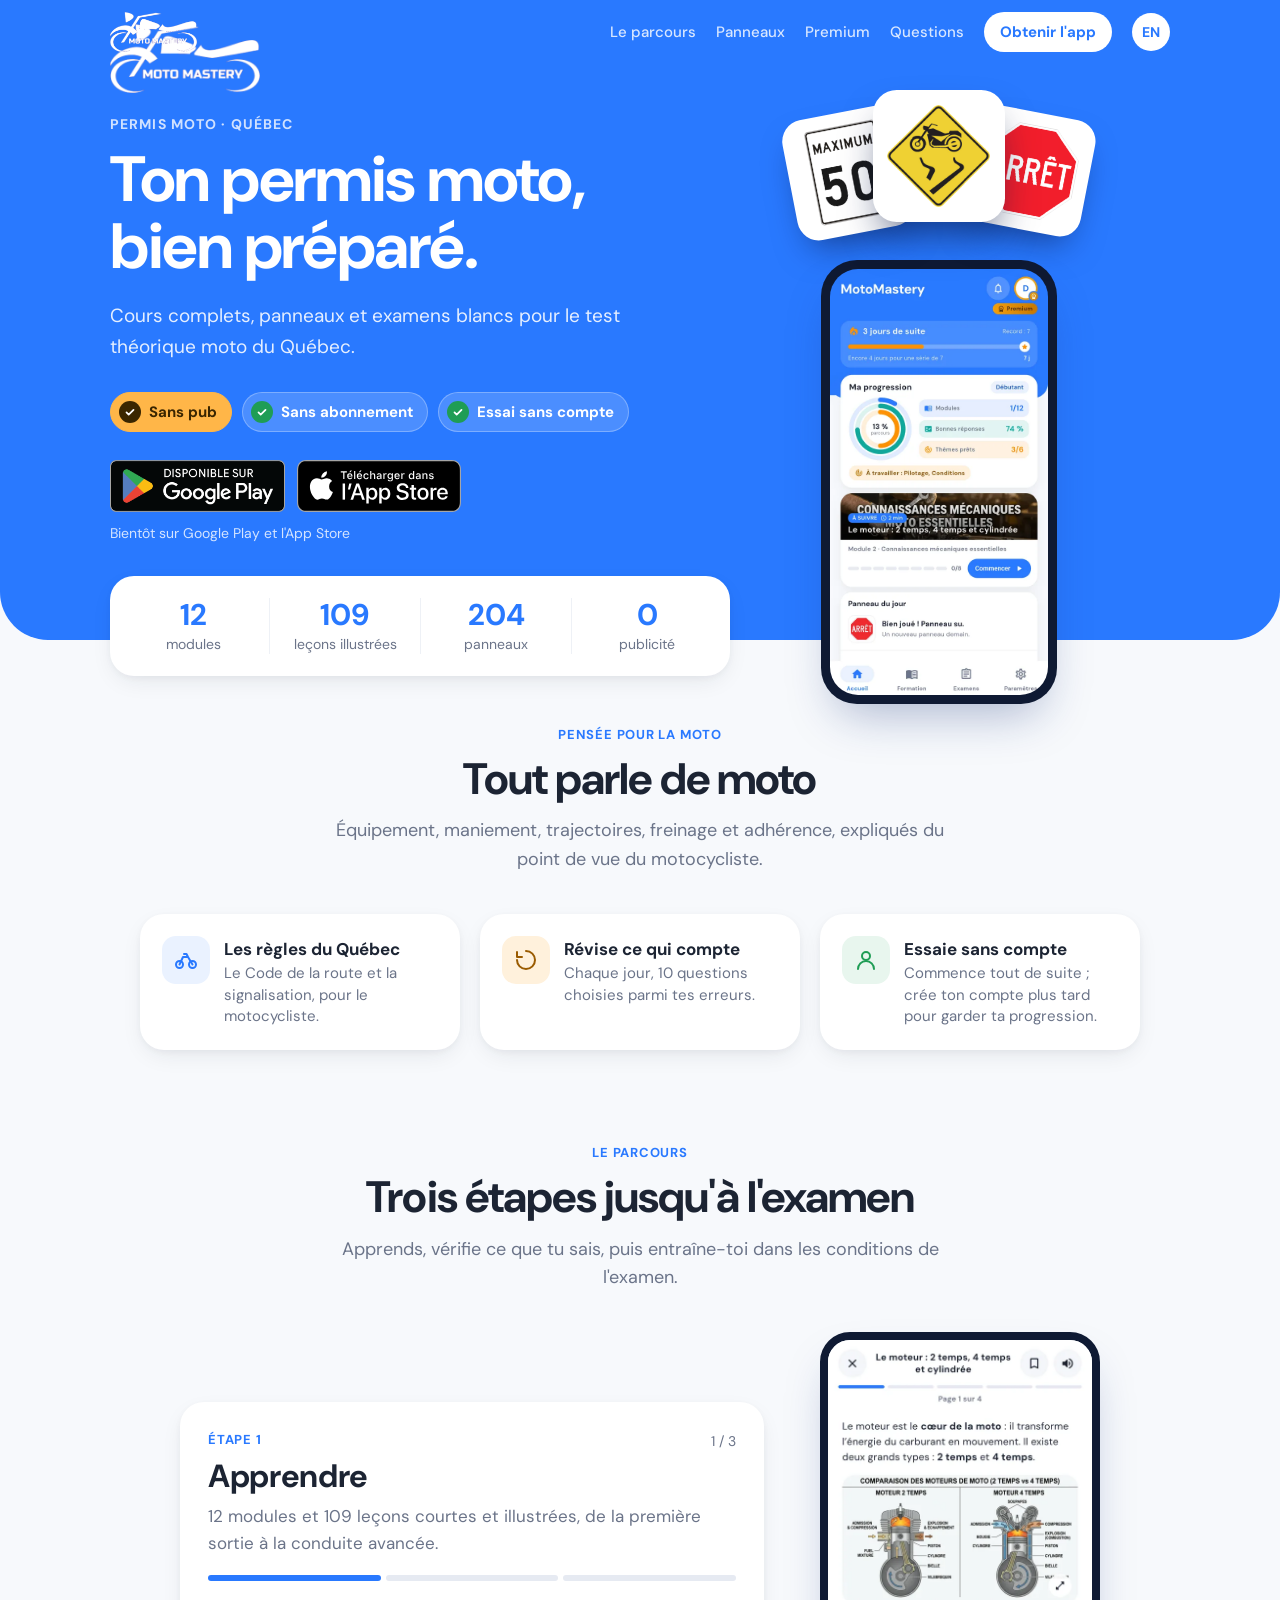
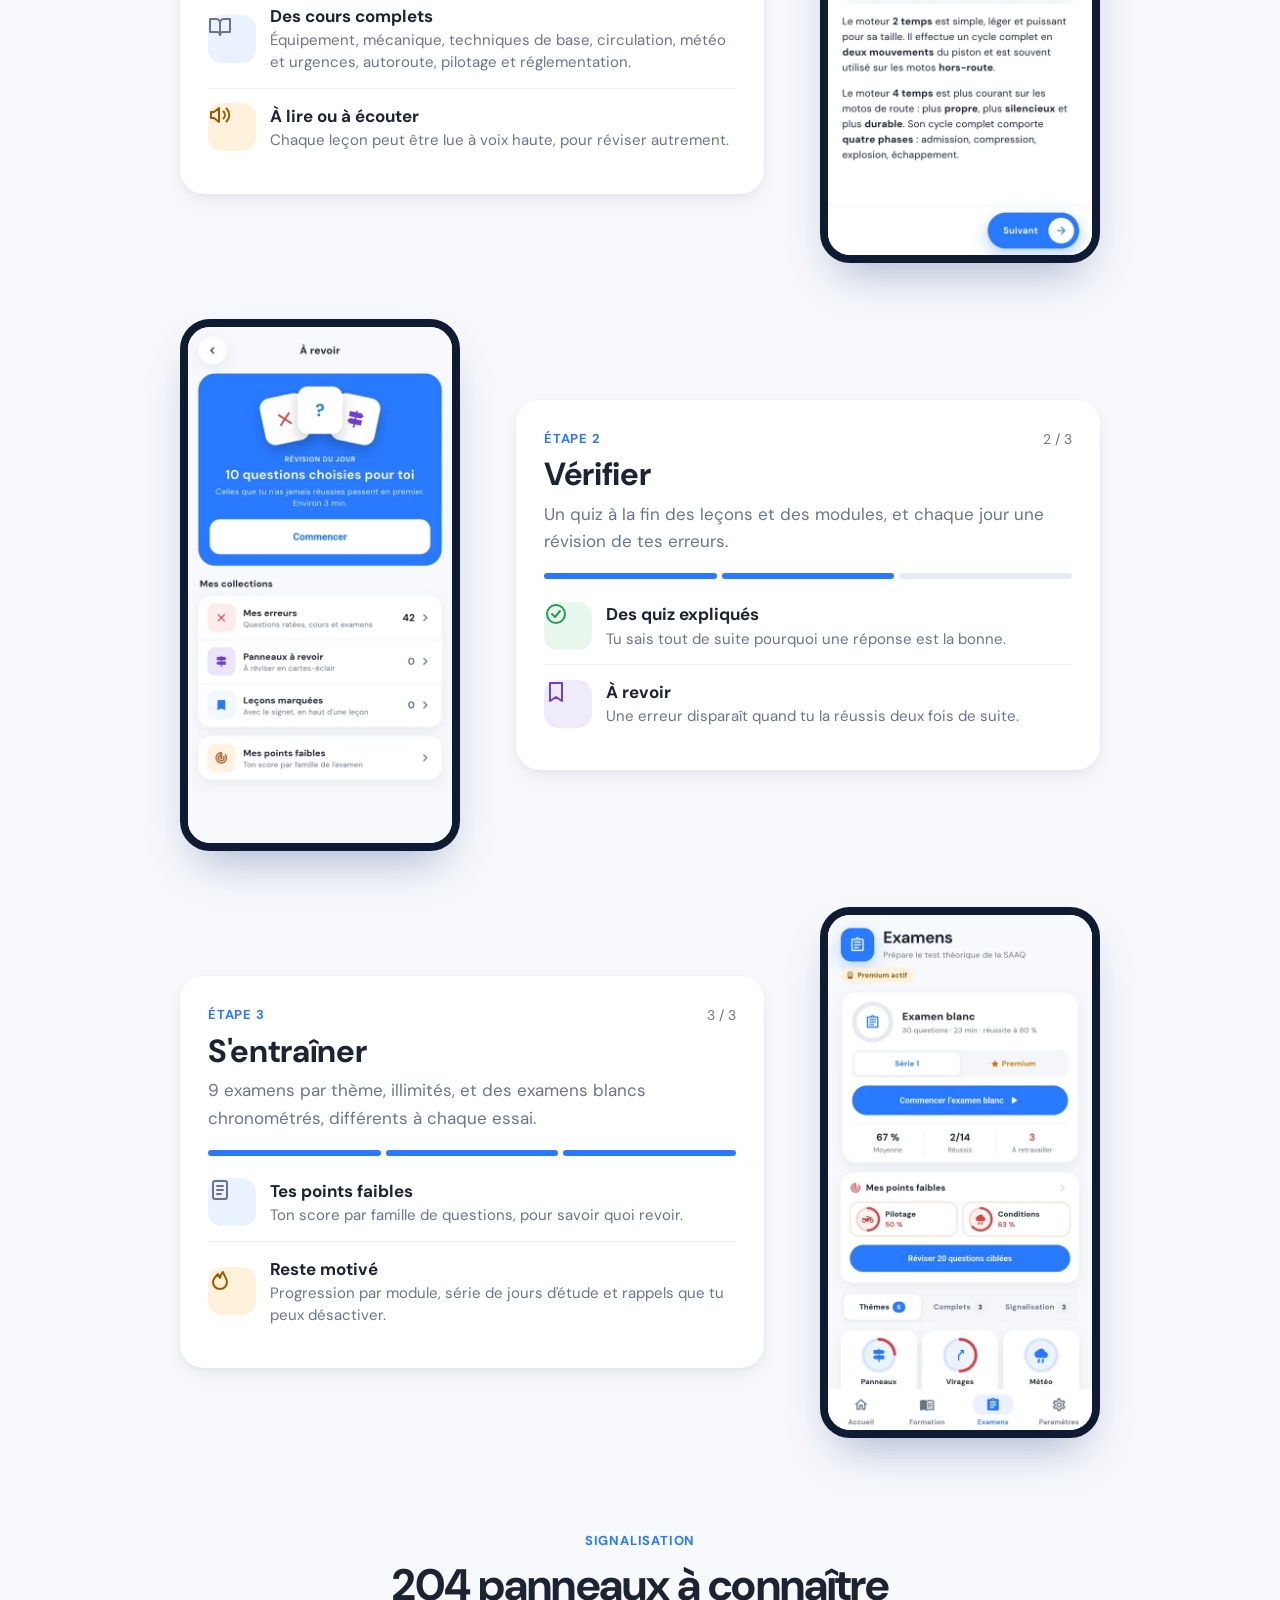
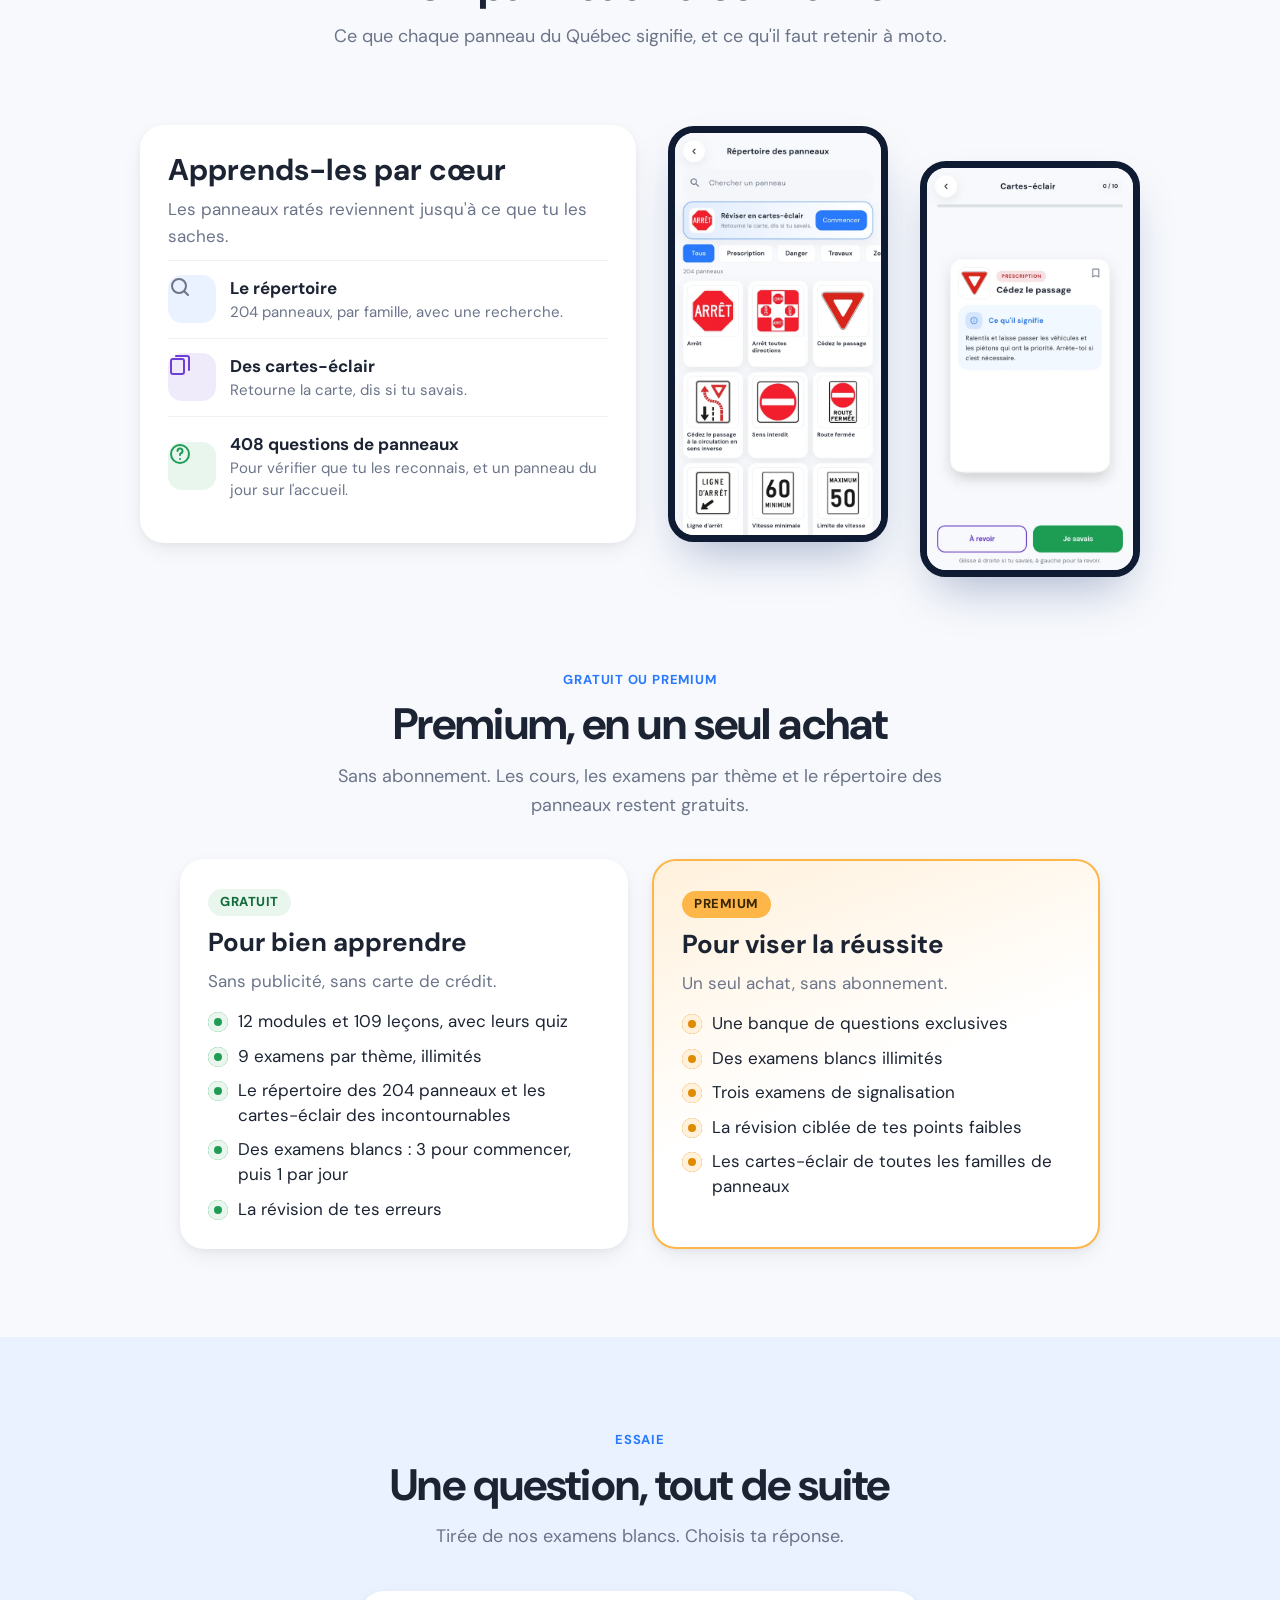
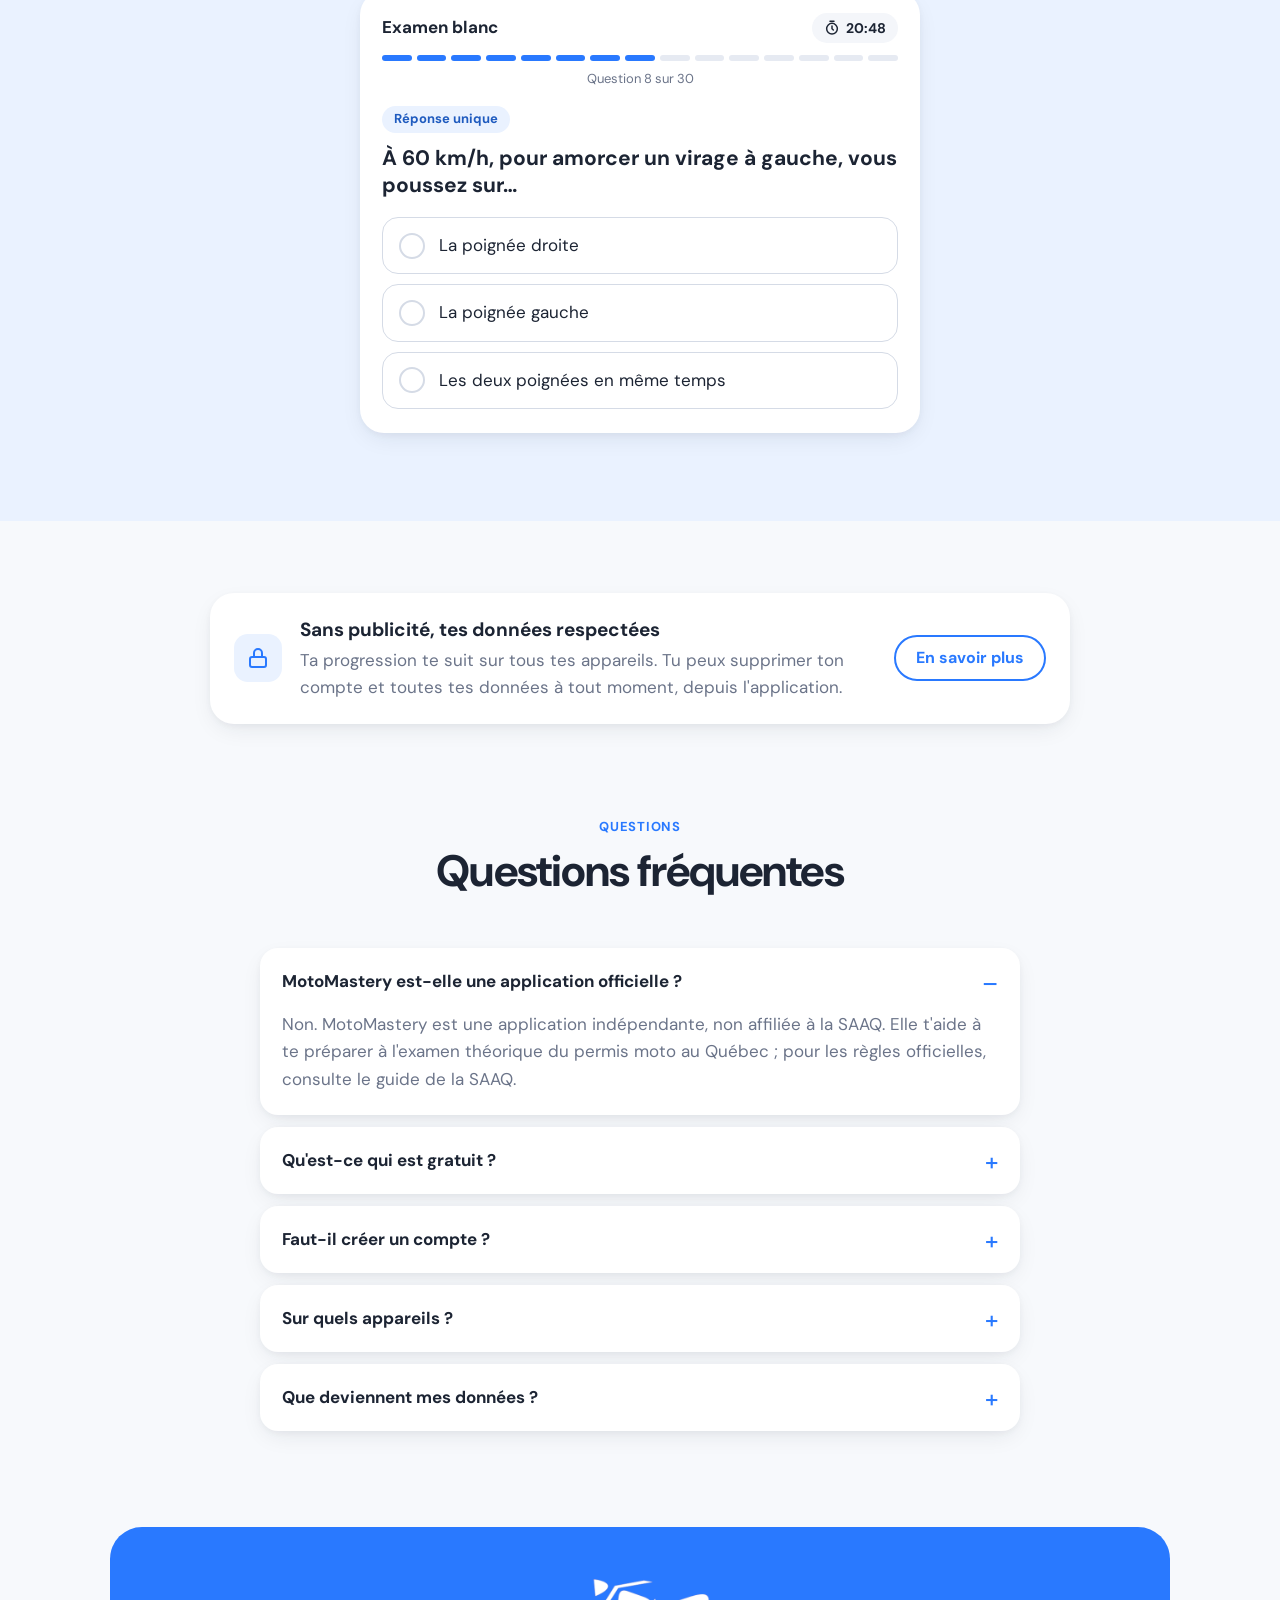
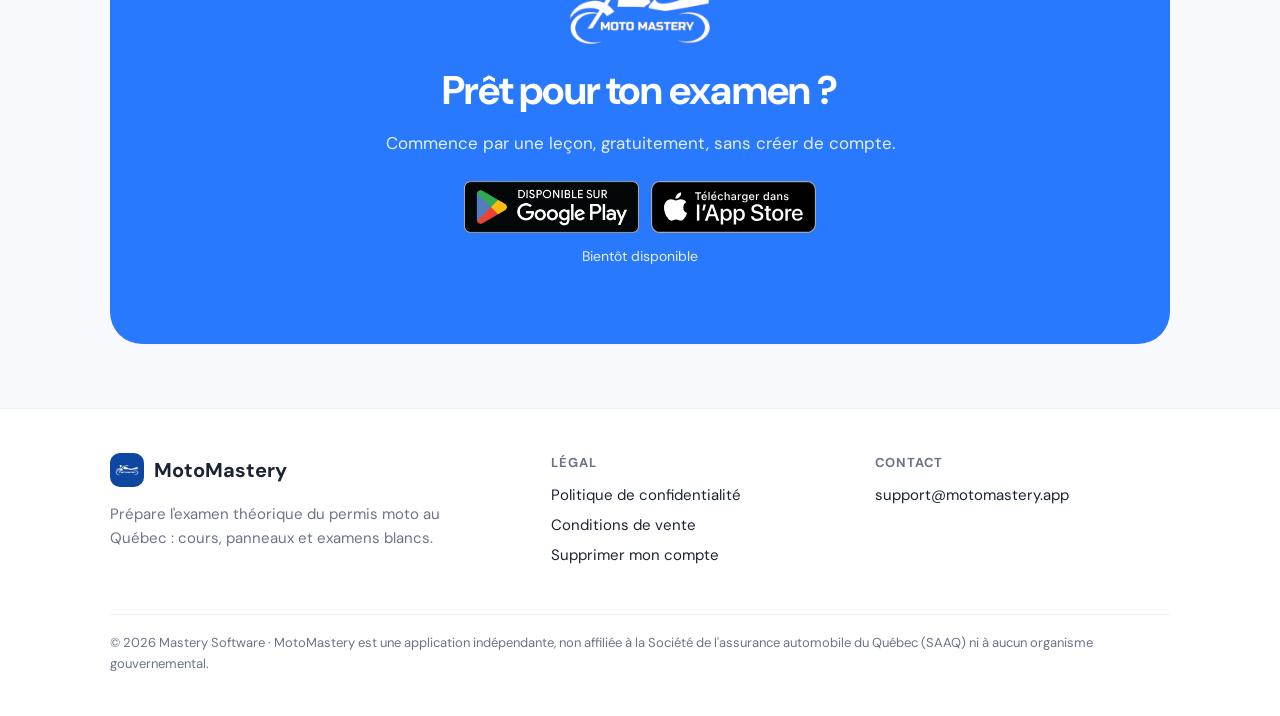
==== commit e2e384b0: "Refonte de l'accueil alignée sur la fiche Play Store : logo blanc, éventail de panneaux, promesses (" ====
--- a/docs/index.html
+++ b/docs/index.html
@@ -4,7 +4,7 @@
 <meta charset="utf-8">
 <meta name="viewport" content="width=device-width, initial-scale=1">
 <title>MotoMastery – Prépare ton permis moto au Québec</title>
-<meta name="description" content="Cours, quiz et examens blancs pour réussir l'examen théorique du permis moto au Québec.">
+<meta name="description" content="Cours complets, 204 panneaux et examens blancs pour le test théorique du permis moto au Québec. Sans pub, sans abonnement.">
 <meta name="theme-color" content="#2979ff">
 <link rel="canonical" href="https://motomastery.app/">
 <link rel="icon" type="image/png" sizes="32x32" href="./site/favicon-32.png">
@@ -12,23 +12,25 @@
 <meta property="og:type" content="website">
 <meta property="og:site_name" content="MotoMastery">
 <meta property="og:title" content="MotoMastery – Prépare ton permis moto au Québec">
-<meta property="og:description" content="Cours, quiz et examens blancs pour réussir l'examen théorique du permis moto au Québec.">
+<meta property="og:description" content="Cours complets, 204 panneaux et examens blancs pour le test théorique du permis moto au Québec. Sans pub, sans abonnement.">
 <meta property="og:url" content="https://motomastery.app/">
 <meta property="og:image" content="https://motomastery.app/site/og.png">
 <meta name="twitter:card" content="summary_large_image">
 <link rel="preconnect" href="https://fonts.googleapis.com">
 <link rel="preconnect" href="https://fonts.gstatic.com" crossorigin>
-<link href="https://fonts.googleapis.com/css2?family=DM+Sans:opsz,wght@9..40,400;9..40,500;9..40,700&display=swap" rel="stylesheet">
+<link href="https://fonts.googleapis.com/css2?family=DM+Sans:opsz,wght@9..40,400;9..40,500;9..40,700;9..40,800&display=swap" rel="stylesheet">
 <link rel="stylesheet" href="./site/style.css">
 </head>
 <body>
-<header class="nav">
-  <div class="wrap">
-    <a class="brand" href="./"><img src="./site/icon-192.png" alt="" width="34" height="34">MotoMastery</a>
+<header class="nav home">
+  <div class="wrap">
+    <a class="brand-logo" href="./"><img src="./site/logo-white.png" alt="MotoMastery" width="334" height="154"></a>
     <nav class="links">
       <a class="hide-sm" href="./#parcours">Le parcours</a>
-      <a class="hide-sm" href="./#essai">Une question</a>
-      <a href="./privacy/">Confidentialité</a>
+      <a class="hide-sm" href="./#panneaux">Panneaux</a>
+      <a class="hide-sm" href="./#premium">Premium</a>
+      <a class="hide-sm" href="./#faq">Questions</a>
+      <a class="cta" href="./#telecharger">Obtenir l'app</a>
       <a class="lang" href="en/" hreflang="en">EN</a>
     </nav>
   </div>
@@ -37,26 +39,50 @@
 <section class="hero">
   <div class="wrap">
     <div class="copy">
-      <p class="hello">Permis moto au Québec</p>
+      <img class="logo" src="./site/logo-white.png" alt="MotoMastery" width="334" height="154">
+      <p class="hello">Permis moto · Québec</p>
       <h1>Ton permis moto, bien préparé.</h1>
-      <p class="lead">Des cours clairs, des quiz et des examens blancs pour réussir l'examen théorique du permis moto au Québec, à ton rythme.</p>
-      <div class="stores"><span class="soon">Bientôt disponible</span><div class="badges"><img src="./site/google-play-fr.png" alt="Disponible sur Google Play" width="646" height="192"><img src="./site/app-store-fr.svg" alt="Télécharger dans l'App Store" width="127" height="40"></div></div>
-      <p class="note">Sans publicité · Interface en français et en anglais</p>
+      <p class="lead">Cours complets, panneaux et examens blancs pour le test théorique moto du Québec.</p>
+      <ul class="promises">
+        <li class="gold">Sans pub</li><li>Sans abonnement</li><li>Essai sans compte</li>
+      </ul>
+      <div class="stores"><div class="badges"><img src="./site/google-play-fr.png" alt="Disponible sur Google Play" width="646" height="192"><img src="./site/app-store-fr.svg" alt="Télécharger dans l'App Store" width="127" height="40"></div>
+        <p class="soon-line">Bientôt sur Google Play et l'App Store</p></div>
     </div>
     <div class="visual">
-      <div class="phone"><img src="./site/01-accueil.webp" alt="Écran d'accueil de MotoMastery" width="540" height="1080"></div>
+      <div class="signs" aria-hidden="true">
+        <div class="sign s1"><img src="./site/signs/P-70-2.png" alt=""></div>
+        <div class="sign s2"><img src="./site/signs/D-310-2.png" alt=""></div>
+        <div class="sign s3"><img src="./site/signs/P-10.png" alt=""></div>
+      </div>
+      <div class="phone"><img src="./site/01-accueil.webp" alt="Écran d'accueil de MotoMastery" width="540" height="1054"></div>
     </div>
   </div>
 </section>
 
 <div class="wrap">
   <div class="card stats">
-    <div><b>10</b><span>modules</span></div>
-    <div><b>80+</b><span>leçons illustrées</span></div>
-    <div><b>30</b><span>questions par examen</span></div>
+    <div><b>12</b><span>modules</span></div>
+    <div><b>109</b><span>leçons illustrées</span></div>
+    <div><b>204</b><span>panneaux</span></div>
     <div><b>0</b><span>publicité</span></div>
   </div>
 </div>
+
+<section>
+  <div class="wrap">
+    <div class="head first">
+      <span class="label">Pensée pour la moto</span>
+      <h2>Tout parle de moto</h2>
+      <p>Équipement, maniement, trajectoires, freinage et adhérence, expliqués du point de vue du motocycliste.</p>
+    </div>
+    <div class="moto">
+      <div class="card"><span class="tile"><svg viewBox="0 0 24 24" width="24" height="24" fill="none" stroke="currentColor" stroke-width="2" stroke-linecap="round" stroke-linejoin="round" aria-hidden="true"><circle cx="5.5" cy="16.5" r="3.5"/><circle cx="18.5" cy="16.5" r="3.5"/><path d="M5.5 16.5 9 9h5l4.5 7.5M14 9l-1.5-3H10"/></svg></span><div><strong>Les règles du Québec</strong><span class="t">Le Code de la route et la signalisation, pour le motocycliste.</span></div></div>
+      <div class="card"><span class="tile amber"><svg viewBox="0 0 24 24" width="24" height="24" fill="none" stroke="currentColor" stroke-width="2" stroke-linecap="round" stroke-linejoin="round" aria-hidden="true"><path d="M3 12a9 9 0 1 0 9-9"/><path d="M3 4v5h5"/></svg></span><div><strong>Révise ce qui compte</strong><span class="t">Chaque jour, 10 questions choisies parmi tes erreurs.</span></div></div>
+      <div class="card"><span class="tile green"><svg viewBox="0 0 24 24" width="24" height="24" fill="none" stroke="currentColor" stroke-width="2" stroke-linecap="round" stroke-linejoin="round" aria-hidden="true"><circle cx="12" cy="8" r="4"/><path d="M4 21a8 8 0 0 1 16 0"/></svg></span><div><strong>Essaie sans compte</strong><span class="t">Commence tout de suite ; crée ton compte plus tard pour garder ta progression.</span></div></div>
+    </div>
+  </div>
+</section>
 
 <section id="parcours">
   <div class="wrap">
@@ -70,38 +96,95 @@
       <div class="card">
         <div class="top"><span class="label">Étape 1</span><span>1 / 3</span></div>
         <h3>Apprendre</h3>
-        <p>Tout le contenu de l'examen, découpé en leçons courtes et illustrées.</p>
+        <p>12 modules et 109 leçons courtes et illustrées, de la première sortie à la conduite avancée.</p>
         <div class="segments" aria-hidden="true"><i class="on"></i><i></i><i></i></div>
-        <div class="row"><span class="tile"><svg viewBox="0 0 24 24" width="24" height="24" fill="none" stroke="currentColor" stroke-width="2" stroke-linecap="round" stroke-linejoin="round" aria-hidden="true"><path d="M2 4h6a4 4 0 0 1 4 4v12a3 3 0 0 0-3-3H2z"/><path d="M22 4h-6a4 4 0 0 0-4 4v12a3 3 0 0 1 3-3h7z"/></svg></span><div><strong>Des cours complets</strong><span>Équipement, maniement, trajectoires, circulation, météo, mécanique, urgences et réglementation.</span></div></div>
+        <div class="row"><span class="tile"><svg viewBox="0 0 24 24" width="24" height="24" fill="none" stroke="currentColor" stroke-width="2" stroke-linecap="round" stroke-linejoin="round" aria-hidden="true"><path d="M2 4h6a4 4 0 0 1 4 4v12a3 3 0 0 0-3-3H2z"/><path d="M22 4h-6a4 4 0 0 0-4 4v12a3 3 0 0 1 3-3h7z"/></svg></span><div><strong>Des cours complets</strong><span>Équipement, mécanique, techniques de base, circulation, météo et urgences, autoroute, pilotage et réglementation.</span></div></div>
         <div class="row"><span class="tile amber"><svg viewBox="0 0 24 24" width="24" height="24" fill="none" stroke="currentColor" stroke-width="2" stroke-linecap="round" stroke-linejoin="round" aria-hidden="true"><path d="M11 5 6 9H3v6h3l5 4z"/><path d="M15.5 8.5a5 5 0 0 1 0 7M18.5 5.5a9 9 0 0 1 0 13"/></svg></span><div><strong>À lire ou à écouter</strong><span>Chaque leçon peut être lue à voix haute, pour réviser autrement.</span></div></div>
       </div>
-      <figure><img src="./site/02-lecon.webp" alt="Une leçon illustrée dans l'application" width="540" height="1080" loading="lazy"></figure>
+      <figure><img src="./site/02-lecon.webp" alt="Une leçon illustrée dans l'application" width="540" height="1054" loading="lazy"></figure>
     </article>
 
     <article class="step">
       <div class="card">
         <div class="top"><span class="label">Étape 2</span><span>2 / 3</span></div>
         <h3>Vérifier</h3>
-        <p>Un quiz à la fin des leçons et des modules, avec l'explication de chaque réponse.</p>
+        <p>Un quiz à la fin des leçons et des modules, et chaque jour une révision de tes erreurs.</p>
         <div class="segments" aria-hidden="true"><i class="on"></i><i class="on"></i><i></i></div>
         <div class="row"><span class="tile green"><svg viewBox="0 0 24 24" width="24" height="24" fill="none" stroke="currentColor" stroke-width="2" stroke-linecap="round" stroke-linejoin="round" aria-hidden="true"><circle cx="12" cy="12" r="9"/><path d="m8 12 3 3 5-6"/></svg></span><div><strong>Des quiz expliqués</strong><span>Tu sais tout de suite pourquoi une réponse est la bonne.</span></div></div>
-        <div class="row"><span class="tile purple"><svg viewBox="0 0 24 24" width="24" height="24" fill="none" stroke="currentColor" stroke-width="2" stroke-linecap="round" stroke-linejoin="round" aria-hidden="true"><path d="M6 3h12v18l-6-4-6 4z"/></svg></span><div><strong>À revoir</strong><span>Tes erreurs sont gardées de côté : révise-les jusqu'à ce que tu les maîtrises.</span></div></div>
-      </div>
-      <figure><img src="./site/03-quiz.webp" alt="Un quiz dans l'application" width="540" height="1080" loading="lazy"></figure>
+        <div class="row"><span class="tile purple"><svg viewBox="0 0 24 24" width="24" height="24" fill="none" stroke="currentColor" stroke-width="2" stroke-linecap="round" stroke-linejoin="round" aria-hidden="true"><path d="M6 3h12v18l-6-4-6 4z"/></svg></span><div><strong>À revoir</strong><span>Une erreur disparaît quand tu la réussis deux fois de suite.</span></div></div>
+      </div>
+      <figure><img src="./site/07-a-revoir.webp" alt="La révision du jour dans l'application" width="540" height="1054" loading="lazy"></figure>
     </article>
 
     <article class="step">
       <div class="card">
         <div class="top"><span class="label">Étape 3</span><span>3 / 3</span></div>
         <h3>S'entraîner</h3>
-        <p>Examens thématiques et examen blanc chronométré, avec des questions différentes à chaque essai.</p>
+        <p>9 examens par thème, illimités, et des examens blancs chronométrés, différents à chaque essai.</p>
         <div class="segments" aria-hidden="true"><i class="on"></i><i class="on"></i><i class="on"></i></div>
-        <div class="row"><span class="tile"><svg viewBox="0 0 24 24" width="24" height="24" fill="none" stroke="currentColor" stroke-width="2" stroke-linecap="round" stroke-linejoin="round" aria-hidden="true"><rect x="5" y="3" width="14" height="18" rx="2"/><path d="M9 8h6M9 12h6M9 16h4"/></svg></span><div><strong>Une correction détaillée</strong><span>Chaque question revue à la fin de l'examen.</span></div></div>
+        <div class="row"><span class="tile"><svg viewBox="0 0 24 24" width="24" height="24" fill="none" stroke="currentColor" stroke-width="2" stroke-linecap="round" stroke-linejoin="round" aria-hidden="true"><rect x="5" y="3" width="14" height="18" rx="2"/><path d="M9 8h6M9 12h6M9 16h4"/></svg></span><div><strong>Tes points faibles</strong><span>Ton score par famille de questions, pour savoir quoi revoir.</span></div></div>
         <div class="row"><span class="tile amber"><svg viewBox="0 0 24 24" width="24" height="24" fill="none" stroke="currentColor" stroke-width="2" stroke-linecap="round" stroke-linejoin="round" aria-hidden="true"><path d="M12 22c4 0 7-3 7-7 0-4-3-6-4-10-2 2-3 4-3 6-1-1-2-2-2-4-2 2-5 5-5 8 0 4 3 7 7 7z"/></svg></span><div><strong>Reste motivé</strong><span>Progression par module, série de jours d'étude et rappels que tu peux désactiver.</span></div></div>
       </div>
-      <figure><img src="./site/05-examen.webp" alt="Un examen blanc dans l'application" width="540" height="1080" loading="lazy"></figure>
+      <figure><img src="./site/06-examens.webp" alt="Les examens dans l'application" width="540" height="1054" loading="lazy"></figure>
     </article>
 
+  </div>
+</section>
+
+<section id="panneaux">
+  <div class="wrap">
+    <div class="head">
+      <span class="label">Signalisation</span>
+      <h2>204 panneaux à connaître</h2>
+      <p>Ce que chaque panneau du Québec signifie, et ce qu'il faut retenir à moto.</p>
+    </div>
+    <div class="signs-grid">
+      <div class="card">
+        <h3>Apprends-les par cœur</h3>
+        <p>Les panneaux ratés reviennent jusqu'à ce que tu les saches.</p>
+        <div class="row"><span class="tile"><svg viewBox="0 0 24 24" width="24" height="24" fill="none" stroke="currentColor" stroke-width="2" stroke-linecap="round" stroke-linejoin="round" aria-hidden="true"><circle cx="11" cy="11" r="7"/><path d="m20 20-3.5-3.5"/></svg></span><div><strong>Le répertoire</strong><span>204 panneaux, par famille, avec une recherche.</span></div></div>
+        <div class="row"><span class="tile purple"><svg viewBox="0 0 24 24" width="24" height="24" fill="none" stroke="currentColor" stroke-width="2" stroke-linecap="round" stroke-linejoin="round" aria-hidden="true"><rect x="3" y="6" width="13" height="15" rx="2"/><path d="M8 3h11a2 2 0 0 1 2 2v12"/></svg></span><div><strong>Des cartes-éclair</strong><span>Retourne la carte, dis si tu savais.</span></div></div>
+        <div class="row"><span class="tile green"><svg viewBox="0 0 24 24" width="24" height="24" fill="none" stroke="currentColor" stroke-width="2" stroke-linecap="round" stroke-linejoin="round" aria-hidden="true"><circle cx="12" cy="12" r="9"/><path d="M9.5 9a2.5 2.5 0 1 1 3 2.5c-.5.2-.5.6-.5 1.5M12 17h.01"/></svg></span><div><strong>408 questions de panneaux</strong><span>Pour vérifier que tu les reconnais, et un panneau du jour sur l'accueil.</span></div></div>
+      </div>
+      <figure><img src="./site/03-panneaux.webp" alt="Le répertoire des panneaux" width="540" height="1054" loading="lazy"></figure>
+      <figure class="low"><img src="./site/04-carte-eclair.webp" alt="Une carte-éclair de panneau" width="540" height="1054" loading="lazy"></figure>
+    </div>
+  </div>
+</section>
+
+<section id="premium">
+  <div class="wrap">
+    <div class="head">
+      <span class="label">Gratuit ou Premium</span>
+      <h2>Premium, en un seul achat</h2>
+      <p>Sans abonnement. Les cours, les examens par thème et le répertoire des panneaux restent gratuits.</p>
+    </div>
+    <div class="plans">
+      <div class="card plan">
+        <span class="tag">Gratuit</span>
+        <h3>Pour bien apprendre</h3>
+        <p class="sub">Sans publicité, sans carte de crédit.</p>
+        <ul>
+          <li>12 modules et 109 leçons, avec leurs quiz</li>
+          <li>9 examens par thème, illimités</li>
+          <li>Le répertoire des 204 panneaux et les cartes-éclair des incontournables</li>
+          <li>Des examens blancs : 3 pour commencer, puis 1 par jour</li>
+          <li>La révision de tes erreurs</li>
+        </ul>
+      </div>
+      <div class="card plan premium">
+        <span class="tag">Premium</span>
+        <h3>Pour viser la réussite</h3>
+        <p class="sub">Un seul achat, sans abonnement.</p>
+        <ul>
+          <li>Une banque de questions exclusives</li>
+          <li>Des examens blancs illimités</li>
+          <li>Trois examens de signalisation</li>
+          <li>La révision ciblée de tes points faibles</li>
+          <li>Les cartes-éclair de toutes les familles de panneaux</li>
+        </ul>
+      </div>
+    </div>
   </div>
 </section>
 
@@ -131,16 +214,42 @@
 <div class="wrap">
   <div class="card data">
     <span class="tile"><svg viewBox="0 0 24 24" width="24" height="24" fill="none" stroke="currentColor" stroke-width="2" stroke-linecap="round" stroke-linejoin="round" aria-hidden="true"><rect x="4" y="11" width="16" height="10" rx="2"/><path d="M8 11V7a4 4 0 0 1 8 0v4"/></svg></span>
-    <div><strong>Tes données respectées</strong><p>Ta progression te suit sur tous tes appareils. Tu peux supprimer ton compte et toutes tes données à tout moment, depuis l'application.</p></div>
+    <div><strong>Sans publicité, tes données respectées</strong><p>Ta progression te suit sur tous tes appareils. Tu peux supprimer ton compte et toutes tes données à tout moment, depuis l'application.</p></div>
     <a class="pill pill-outline" href="./privacy/">En savoir plus</a>
   </div>
 </div>
+
+<section id="faq">
+  <div class="wrap">
+    <div class="head">
+      <span class="label">Questions</span>
+      <h2>Questions fréquentes</h2>
+    </div>
+    <div class="faq">
+      <details open><summary>MotoMastery est-elle une application officielle ?</summary><p>Non. MotoMastery est une application indépendante, non affiliée à la SAAQ. Elle t'aide à te préparer à l'examen théorique du permis moto au Québec ; pour les règles officielles, consulte le guide de la SAAQ.</p></details>
+      <details><summary>Qu'est-ce qui est gratuit ?</summary><p>Les 12 modules et leurs leçons, les 9 examens par thème, le répertoire des 204 panneaux et des examens blancs. Premium ajoute des questions exclusives, des examens blancs illimités et la révision ciblée, en un seul achat, sans abonnement.</p></details>
+      <details><summary>Faut-il créer un compte ?</summary><p>Non pour commencer : tu peux essayer l'application sans compte. Un compte gratuit garde ta progression et la retrouve sur tous tes appareils.</p></details>
+      <details><summary>Sur quels appareils ?</summary><p>Android bientôt sur Google Play, puis iPhone sur l'App Store. L'interface est en français ou en anglais ; les cours et les examens sont en français.</p></details>
+      <details><summary>Que deviennent mes données ?</summary><p>Aucune publicité. Tu peux supprimer ton compte et toutes tes données à tout moment, directement depuis l'application.</p></details>
+    </div>
+  </div>
+</section>
+
+<section class="final" id="telecharger">
+  <div class="wrap">
+    <img class="final-logo" src="./site/logo-white.png" alt="" width="334" height="154">
+    <h2>Prêt pour ton examen ?</h2>
+    <p>Commence par une leçon, gratuitement, sans créer de compte.</p>
+    <div class="badges"><img src="./site/google-play-fr.png" alt="Disponible sur Google Play" width="646" height="192"><img src="./site/app-store-fr.svg" alt="Télécharger dans l'App Store" width="127" height="40"></div>
+    <p class="soon-line">Bientôt disponible</p>
+  </div>
+</section>
 
 <footer class="site">
   <div class="wrap">
     <div>
       <a class="brand" href="./"><img src="./site/icon-192.png" alt="" width="34" height="34">MotoMastery</a>
-      <p class="about">Prépare l'examen théorique du permis moto au Québec : cours, quiz et examens blancs.</p>
+      <p class="about">Prépare l'examen théorique du permis moto au Québec : cours, panneaux et examens blancs.</p>
     </div>
     <div>
       <h4>Légal</h4>
--- a/docs/site/style.css
+++ b/docs/site/style.css
@@ -195,3 +195,110 @@
 footer.site .about { color:var(--muted); font-size:15px; max-width:26em; }
 footer.site .legal { grid-column:1/-1; border-top:1px solid var(--divider); padding-top:18px; font-size:13px; color:var(--muted); }
 @media (max-width:700px) { footer.site .wrap { grid-template-columns:1fr; } }
+
+/* ---------------------------------------------------------------
+   Refonte 2026-11 : logo blanc, éventail de panneaux, promesses,
+   section panneaux, gratuit / Premium, questions, appel final
+   --------------------------------------------------------------- */
+.brand-logo { display:flex; align-items:center; text-decoration:none; }
+.brand-logo img { height:40px; width:auto; }
+.links .cta { background:#fff; color:var(--primary); padding:8px 16px; border-radius:999px; font-weight:700; }
+.links .cta:hover { color:var(--primary); background:#eaf2ff; }
+@media (max-width:640px) { .links .cta { padding:6px 12px; font-size:14px; } }
+
+/* Accueil : barre transparente, le grand logo occupe sa gauche ;
+   le petit logo apparaît une fois le grand logo passé (site/quiz.js) */
+.nav.home { position:fixed; left:0; right:0; background:transparent; transition:background .25s, box-shadow .25s; }
+.nav.home .brand-logo { opacity:0; transition:opacity .25s; }
+.nav.home.scrolled { background:var(--primary); box-shadow:0 6px 18px -10px rgba(8,24,70,.6); }
+.nav.home.scrolled .brand-logo { opacity:1; }
+
+.hero { overflow:visible; }
+.hero .wrap { align-items:stretch; padding-top:24px; }
+.hero .copy { padding-bottom:96px; }
+.hero .logo { width:150px; max-width:50%; margin:0 0 20px; }
+.hero .hello { font-size:14px; font-weight:700; letter-spacing:.08em; text-transform:uppercase; color:rgba(255,255,255,.78); }
+.promises { list-style:none; display:flex; flex-wrap:wrap; gap:10px; margin:0 0 28px; padding:0; font-size:15px; }
+.promises li { display:flex; align-items:center; gap:8px; background:rgba(255,255,255,.16); border:1px solid rgba(255,255,255,.28);
+  border-radius:999px; padding:7px 14px 7px 8px; font-weight:700; }
+.promises li::before { content:""; width:22px; height:22px; border-radius:50%; background:#1f9d55
+  url("data:image/svg+xml,%3Csvg xmlns='http://www.w3.org/2000/svg' viewBox='0 0 16 16'%3E%3Cpath d='M4 8.5l2.5 2.5L12 5.5' fill='none' stroke='white' stroke-width='2' stroke-linecap='round' stroke-linejoin='round'/%3E%3C/svg%3E") center/14px no-repeat; }
+.promises li.gold { background:#ffb648; border-color:#ffb648; color:#3a2600; }
+.promises li.gold::before { background-color:#3a2600; }
+.soon-line { margin:10px 0 0; font-size:14px; color:rgba(255,255,255,.8); }
+
+/* À droite : éventail de panneaux à la hauteur du titre, téléphone entier
+   qui déborde sous le bandeau, à côté de la carte des chiffres */
+.visual { width:min(300px,72vw); display:flex; flex-direction:column; gap:20px; margin-bottom:-190px; position:relative; z-index:3; }
+.visual .signs { position:relative; width:300px; max-width:100%; height:150px; margin:66px auto 0; flex:none; }
+.visual .sign { position:absolute; top:22px; width:118px; aspect-ratio:1; background:#fff; border-radius:18%; display:grid; place-items:center;
+  box-shadow:0 18px 34px -12px rgba(8,24,70,.6); }
+.visual .sign img { width:78%; height:78%; object-fit:contain; }
+.visual .s1 { left:0; transform:rotate(-11deg); }
+.visual .s3 { right:0; transform:rotate(11deg); }
+.visual .s2 { left:50%; top:0; width:132px; margin-left:-66px; z-index:2; box-shadow:0 22px 40px -12px rgba(8,24,70,.7); }
+.visual .phone { width:236px; margin:0 auto; border-radius:36px; padding:9px; }
+.visual .phone img { border-radius:28px; aspect-ratio:540/1054; object-fit:cover; }
+@media (max-width:820px) {
+  .hero .copy { padding-bottom:28px; }
+  .visual { margin-bottom:-60px; }
+  .visual .signs { margin-top:0; width:250px; height:140px; }
+  .visual .sign { width:96px; }
+  .visual .s2 { width:108px; margin-left:-54px; }
+}
+.head.first { padding-top:44px; }
+@media (max-width:820px) { .head.first { padding-top:72px; } }
+
+/* Pensée pour la moto */
+.moto { display:grid; grid-template-columns:repeat(3,1fr); gap:20px; max-width:1000px; margin:0 auto; }
+.moto .card { padding:22px; display:flex; gap:14px; align-items:flex-start; }
+.moto strong { display:block; font-size:17px; }
+.moto span.t { display:block; color:var(--muted); font-size:15px; line-height:1.45; }
+@media (max-width:820px) { .moto { grid-template-columns:1fr; } }
+
+/* Panneaux : une carte et deux téléphones */
+.signs-grid { display:grid; grid-template-columns:1fr 220px 220px; gap:32px; align-items:center; max-width:1000px; margin:0 auto; }
+.signs-grid .card { padding:28px; }
+.signs-grid h3 { font-size:clamp(24px,3vw,30px); line-height:1.15; margin:0 0 8px; }
+.signs-grid .card > p { margin:0 0 10px; color:var(--muted); }
+.signs-grid figure { margin:0; }
+.signs-grid figure img { border-radius:26px; border:7px solid #0f1a33; box-shadow:var(--shadow-lg); }
+.signs-grid figure.low { margin-top:70px; }
+@media (max-width:900px) { .signs-grid { grid-template-columns:1fr 1fr; } .signs-grid .card { grid-column:1/-1; } .signs-grid figure.low { margin-top:40px; } }
+
+/* Gratuit / Premium */
+.plans { display:grid; grid-template-columns:1fr 1fr; gap:24px; max-width:920px; margin:0 auto; }
+.plan { padding:28px; }
+.plan h3 { font-size:26px; margin:6px 0 4px; }
+.plan .sub { color:var(--muted); margin:0 0 14px; }
+.plan ul { list-style:none; padding:0; margin:0; display:grid; gap:10px; }
+.plan li { display:flex; gap:10px; align-items:flex-start; line-height:1.45; }
+.plan li::before { content:""; flex:0 0 20px; height:20px; margin-top:3px; border-radius:50%; background:var(--success-container);
+  box-shadow:inset 0 0 0 6px var(--success-container), inset 0 0 0 20px var(--success); }
+.plan.premium { background:linear-gradient(160deg, var(--warning-container), var(--surface) 55%); border:2px solid #ffb648; }
+.plan.premium li::before { background:#ffb648; box-shadow:inset 0 0 0 6px var(--warning-container), inset 0 0 0 20px #e08a00; }
+.plan .tag { display:inline-block; font-size:13px; font-weight:800; letter-spacing:.04em; text-transform:uppercase; border-radius:999px; padding:3px 12px;
+  background:var(--success-container); color:var(--on-success-container); }
+.plan.premium .tag { background:#ffb648; color:#3a2600; }
+@media (max-width:760px) { .plans { grid-template-columns:1fr; } }
+
+/* Questions fréquentes */
+.faq { max-width:760px; margin:0 auto; display:grid; gap:12px; }
+.faq details { background:var(--surface); border-radius:18px; box-shadow:var(--shadow); padding:4px 22px; }
+.faq summary { cursor:pointer; list-style:none; font-weight:700; font-size:17px; padding:16px 28px 16px 0; position:relative; }
+.faq summary::-webkit-details-marker { display:none; }
+.faq summary::after { content:"+"; position:absolute; right:0; top:12px; font-size:24px; color:var(--primary); font-weight:500; }
+.faq details[open] summary::after { content:"–"; }
+.faq summary:focus-visible { outline:3px solid var(--primary); outline-offset:4px; border-radius:8px; }
+.faq details p { margin:0 0 18px; color:var(--muted); }
+
+/* Appel final */
+.final { margin-top:96px; }
+.final .wrap { background:var(--primary); color:#fff; border-radius:32px; text-align:center; padding-top:52px; padding-bottom:52px; max-width:1060px; }
+.final-logo { width:140px; margin:0 auto 14px; }
+.final h2 { font-size:clamp(28px,4vw,40px); margin:0 0 8px; letter-spacing:-.02em; }
+.final p { margin:0 0 24px; color:rgba(255,255,255,.88); }
+.final .badges { display:flex; justify-content:center; flex-wrap:wrap; gap:12px; }
+.final .badges img { height:52px; width:auto; }
+.final .soon-line { margin-top:12px; }
+.final + footer.site { margin-top:64px; }
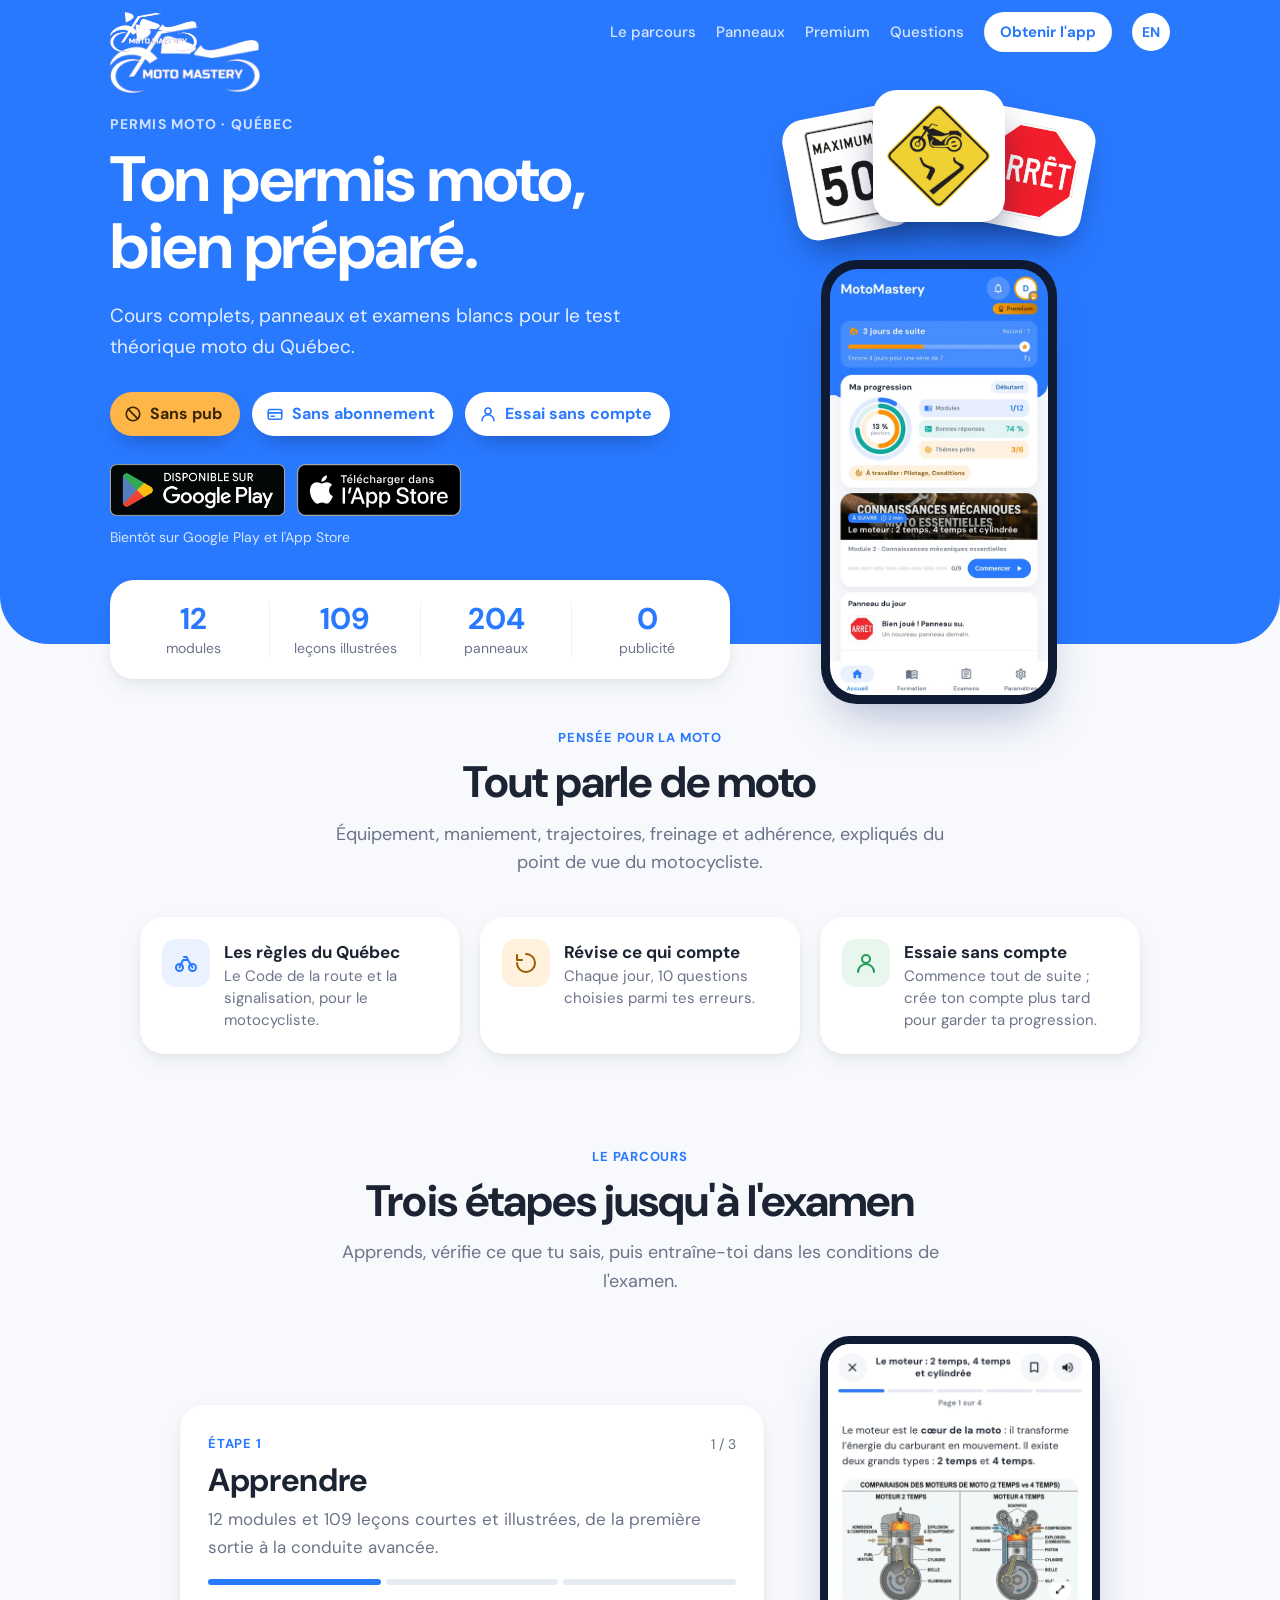
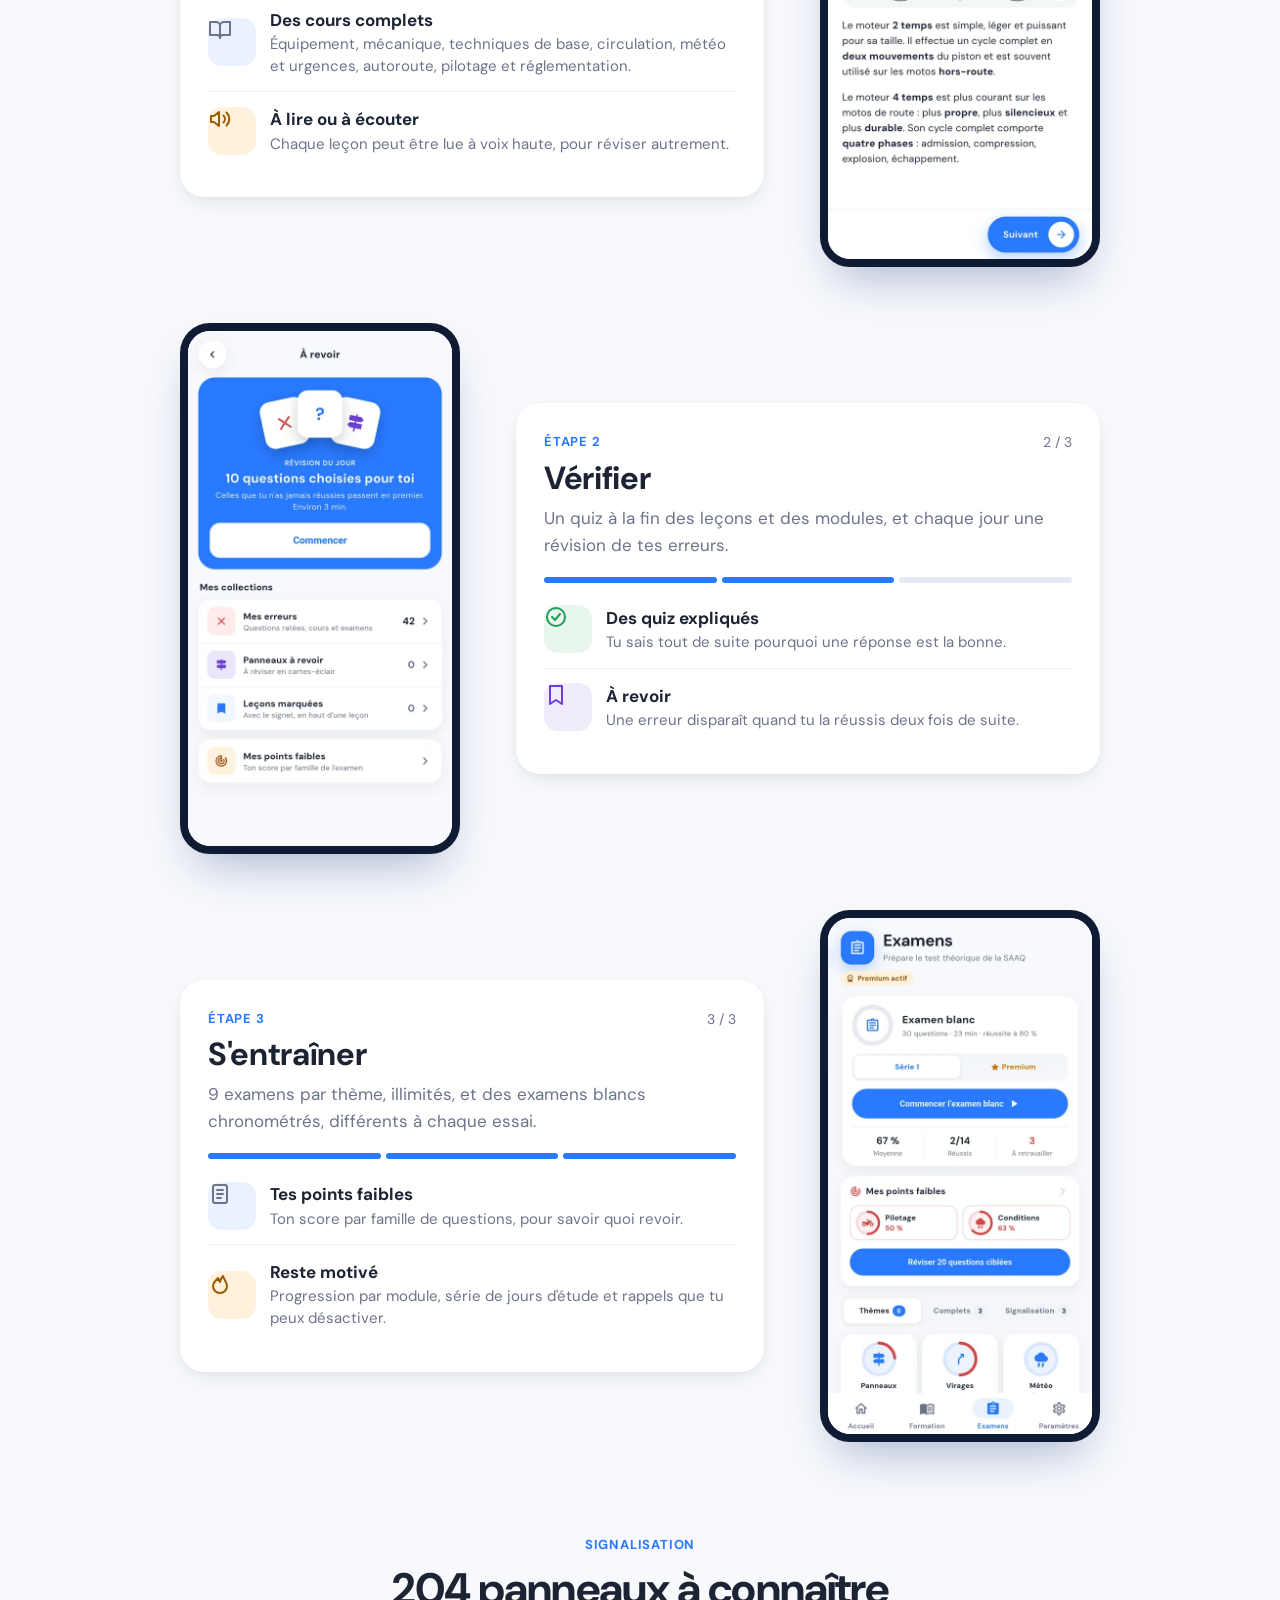
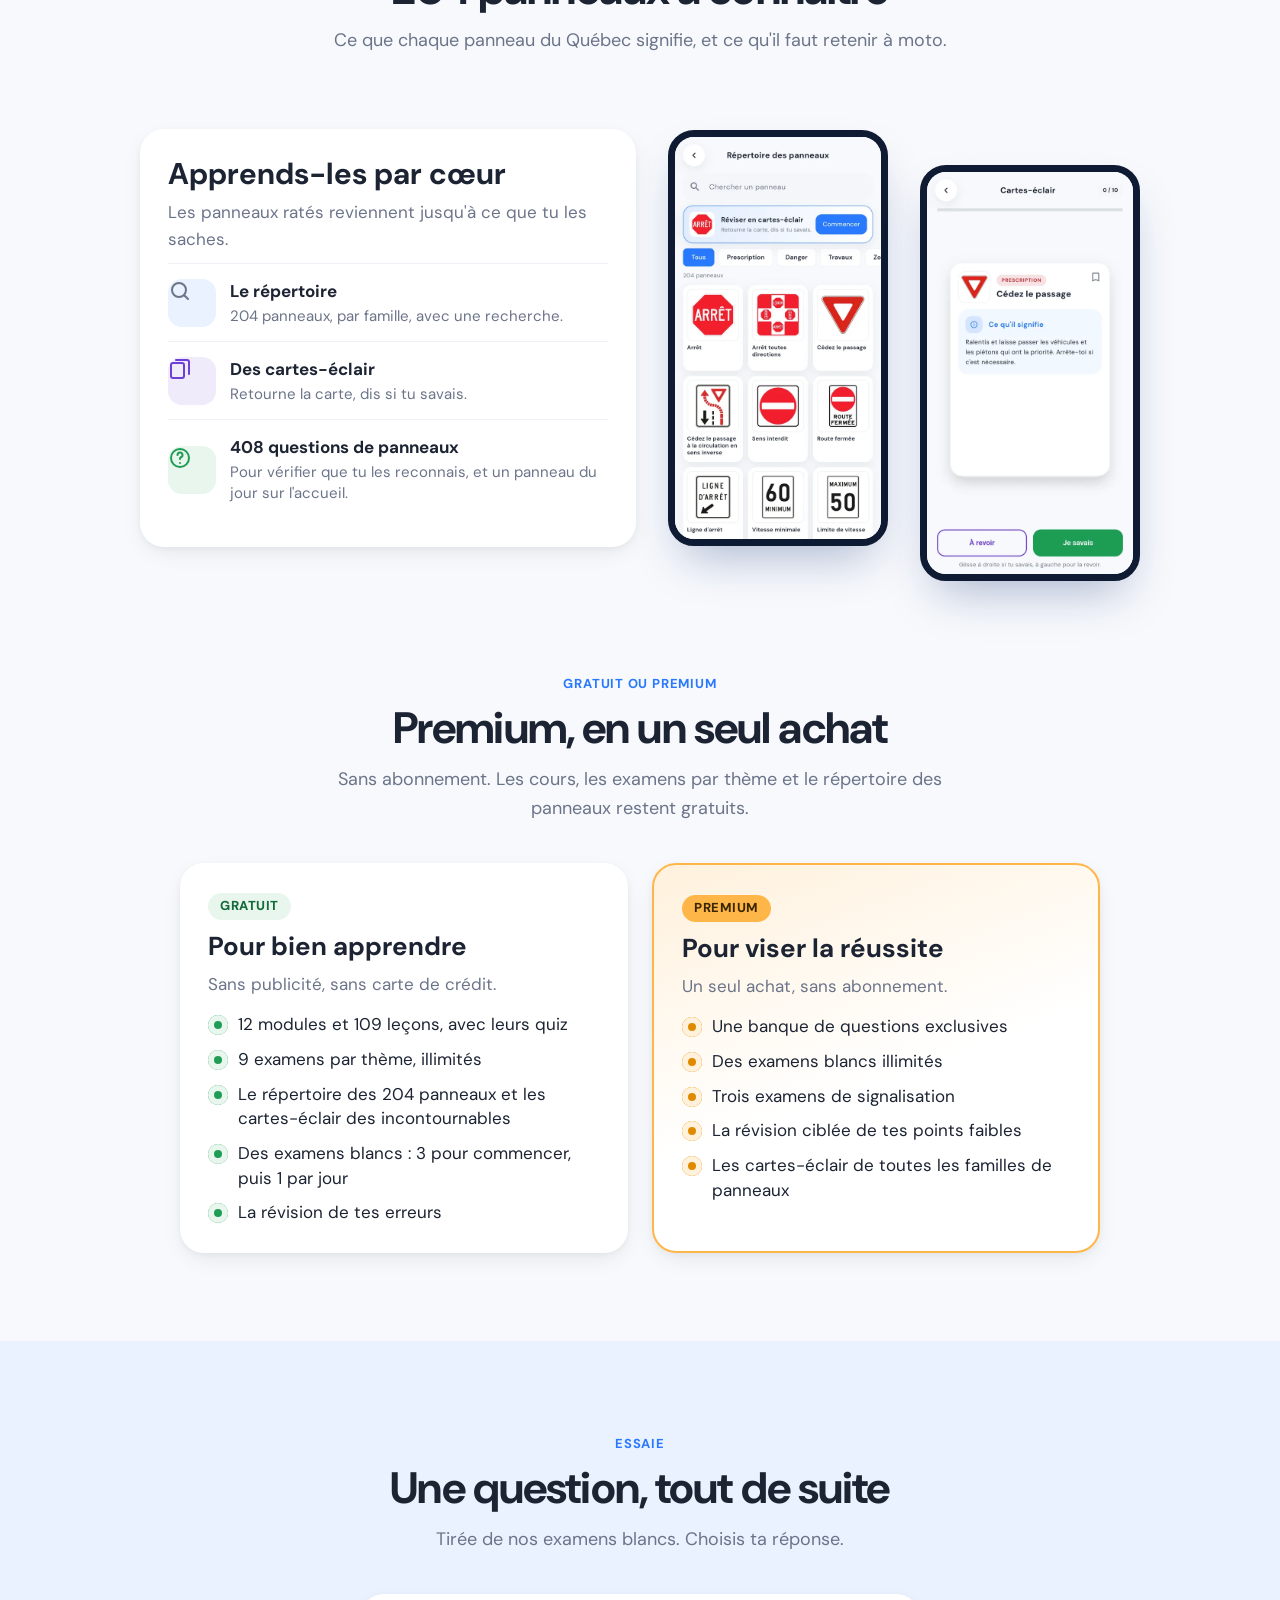
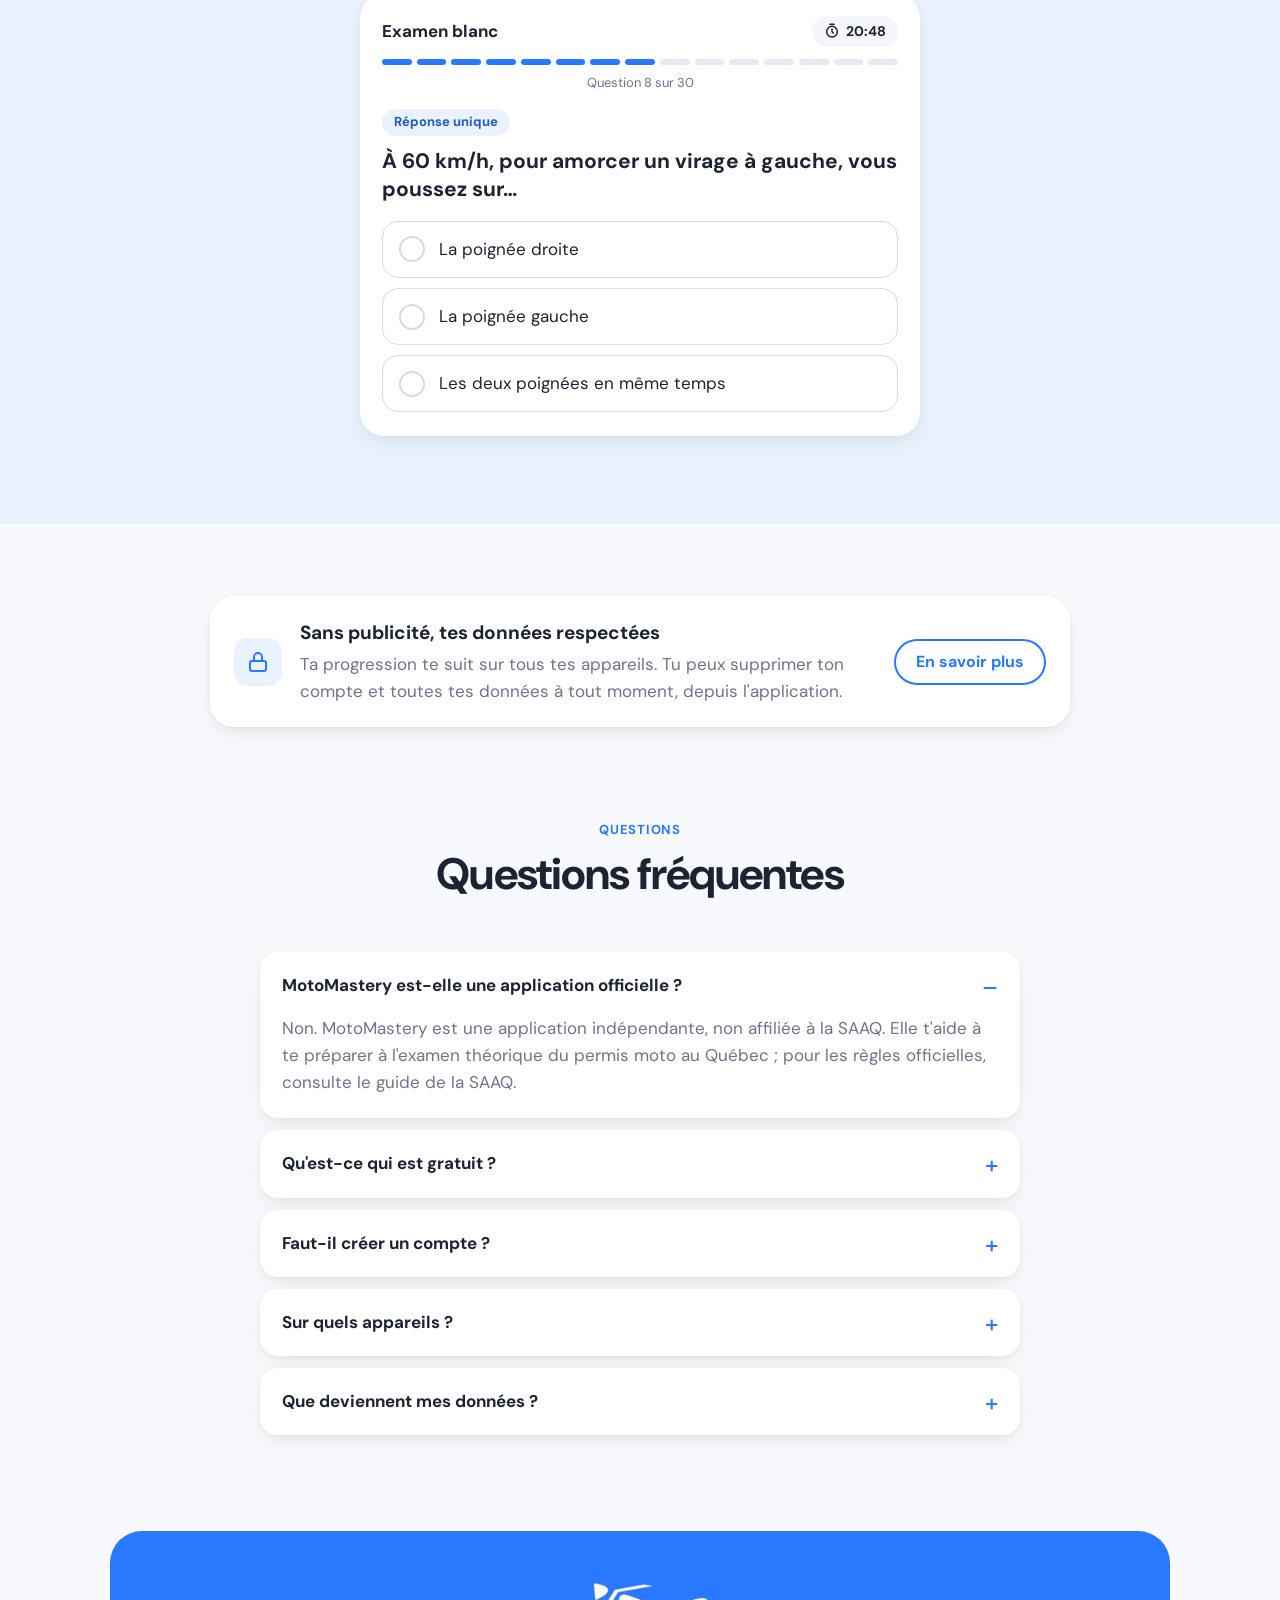
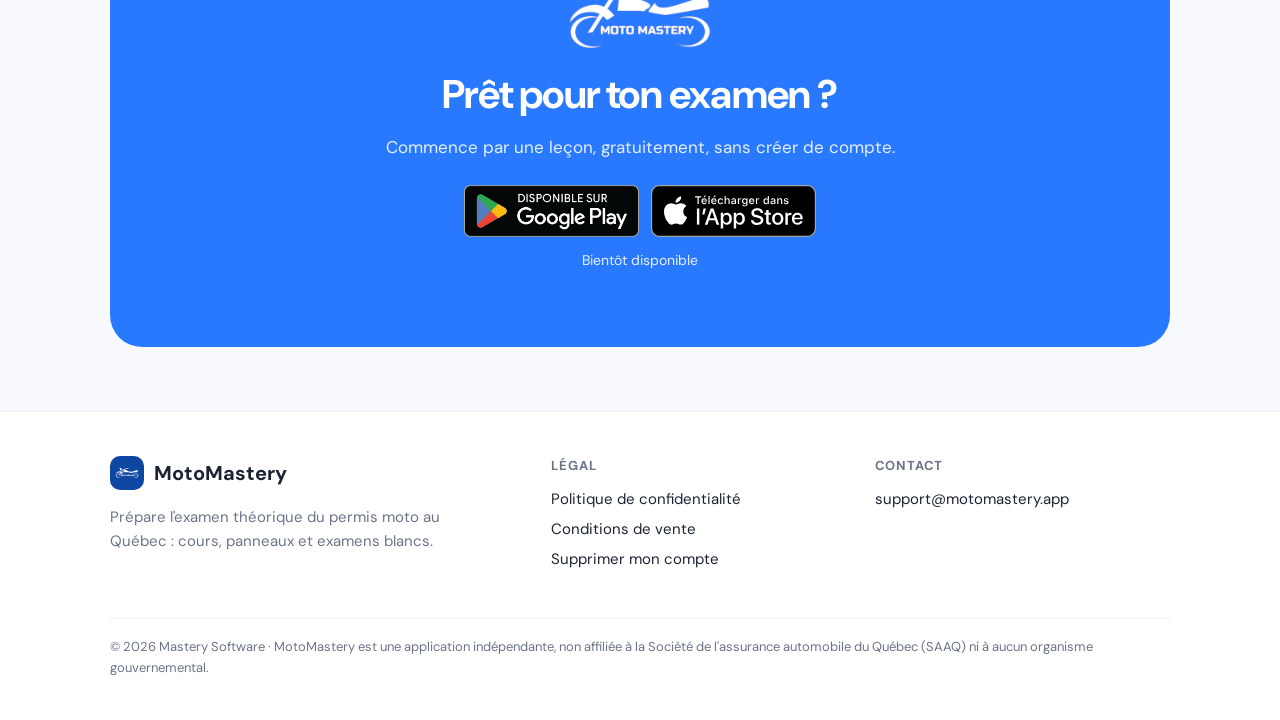
==== commit 75fb5986: "Accueil : promesses en pastilles blanches avec icône (pas de pub, achat, compte), Sans pub en doré C" ====
--- a/docs/index.html
+++ b/docs/index.html
@@ -44,7 +44,7 @@
       <h1>Ton permis moto, bien préparé.</h1>
       <p class="lead">Cours complets, panneaux et examens blancs pour le test théorique moto du Québec.</p>
       <ul class="promises">
-        <li class="gold">Sans pub</li><li>Sans abonnement</li><li>Essai sans compte</li>
+        <li class="gold"><svg viewBox="0 0 24 24" width="18" height="18" fill="none" stroke="currentColor" stroke-width="2.2" stroke-linecap="round" stroke-linejoin="round" aria-hidden="true"><circle cx="12" cy="12" r="9"/><path d="M5.6 5.6l12.8 12.8"/></svg>Sans pub</li><li><svg viewBox="0 0 24 24" width="18" height="18" fill="none" stroke="currentColor" stroke-width="2.2" stroke-linecap="round" stroke-linejoin="round" aria-hidden="true"><rect x="3" y="6" width="18" height="13" rx="2"/><path d="M3 10.5h18M7 15h4"/></svg>Sans abonnement</li><li><svg viewBox="0 0 24 24" width="18" height="18" fill="none" stroke="currentColor" stroke-width="2.2" stroke-linecap="round" stroke-linejoin="round" aria-hidden="true"><circle cx="12" cy="8" r="4"/><path d="M4 21a8 8 0 0 1 16 0"/></svg>Essai sans compte</li>
       </ul>
       <div class="stores"><div class="badges"><img src="./site/google-play-fr.png" alt="Disponible sur Google Play" width="646" height="192"><img src="./site/app-store-fr.svg" alt="Télécharger dans l'App Store" width="127" height="40"></div>
         <p class="soon-line">Bientôt sur Google Play et l'App Store</p></div>
--- a/docs/site/style.css
+++ b/docs/site/style.css
@@ -219,12 +219,11 @@
 .hero .logo { width:150px; max-width:50%; margin:0 0 20px; }
 .hero .hello { font-size:14px; font-weight:700; letter-spacing:.08em; text-transform:uppercase; color:rgba(255,255,255,.78); }
 .promises { list-style:none; display:flex; flex-wrap:wrap; gap:10px; margin:0 0 28px; padding:0; font-size:15px; }
-.promises li { display:flex; align-items:center; gap:8px; background:rgba(255,255,255,.16); border:1px solid rgba(255,255,255,.28);
-  border-radius:999px; padding:7px 14px 7px 8px; font-weight:700; }
-.promises li::before { content:""; width:22px; height:22px; border-radius:50%; background:#1f9d55
-  url("data:image/svg+xml,%3Csvg xmlns='http://www.w3.org/2000/svg' viewBox='0 0 16 16'%3E%3Cpath d='M4 8.5l2.5 2.5L12 5.5' fill='none' stroke='white' stroke-width='2' stroke-linecap='round' stroke-linejoin='round'/%3E%3C/svg%3E") center/14px no-repeat; }
-.promises li.gold { background:#ffb648; border-color:#ffb648; color:#3a2600; }
-.promises li.gold::before { background-color:#3a2600; }
+.promises { font-size:16px; gap:12px; }
+.promises li { display:flex; align-items:center; gap:8px; background:#fff; color:var(--primary); border-radius:999px;
+  padding:9px 18px 9px 14px; font-weight:700; box-shadow:0 10px 24px -12px rgba(8,24,70,.55); }
+.promises li svg { flex:none; }
+.promises li.gold { background:#ffb648; color:#3a2600; }
 .soon-line { margin:10px 0 0; font-size:14px; color:rgba(255,255,255,.8); }
 
 /* À droite : éventail de panneaux à la hauteur du titre, téléphone entier
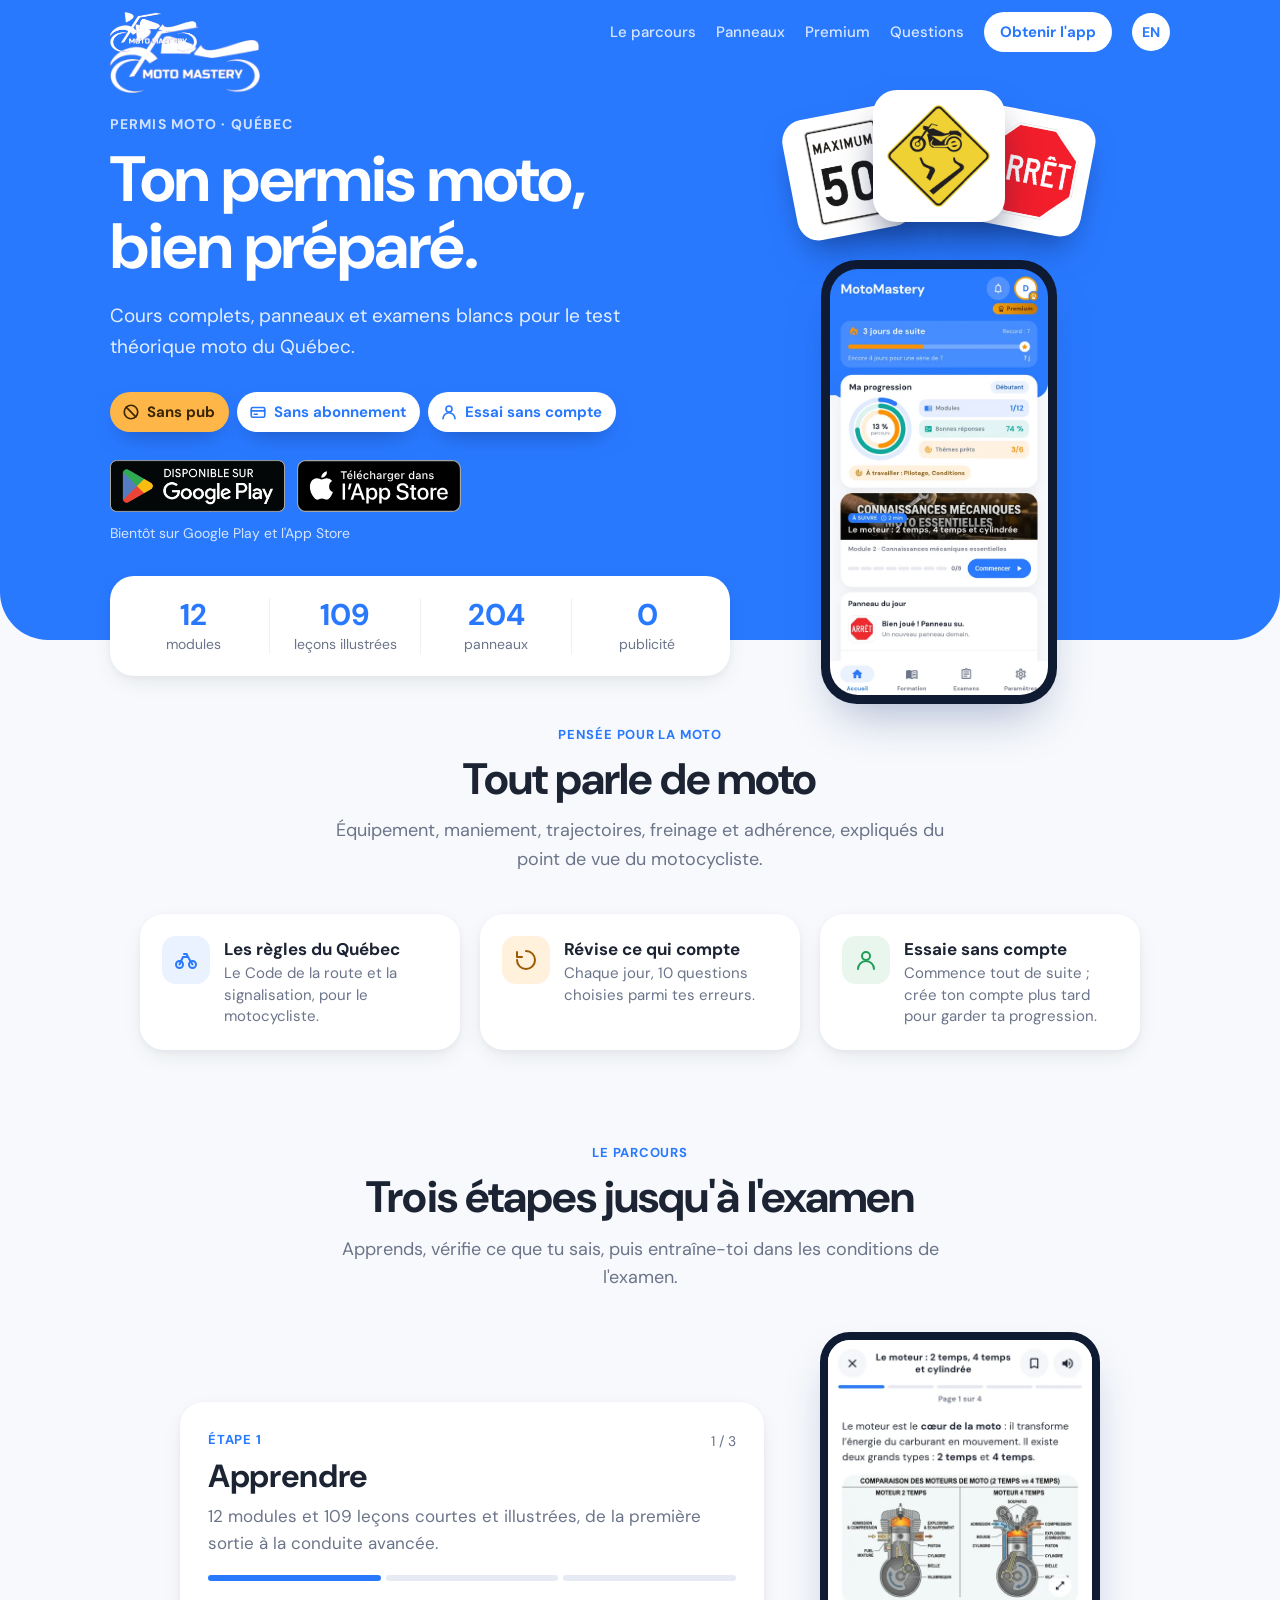
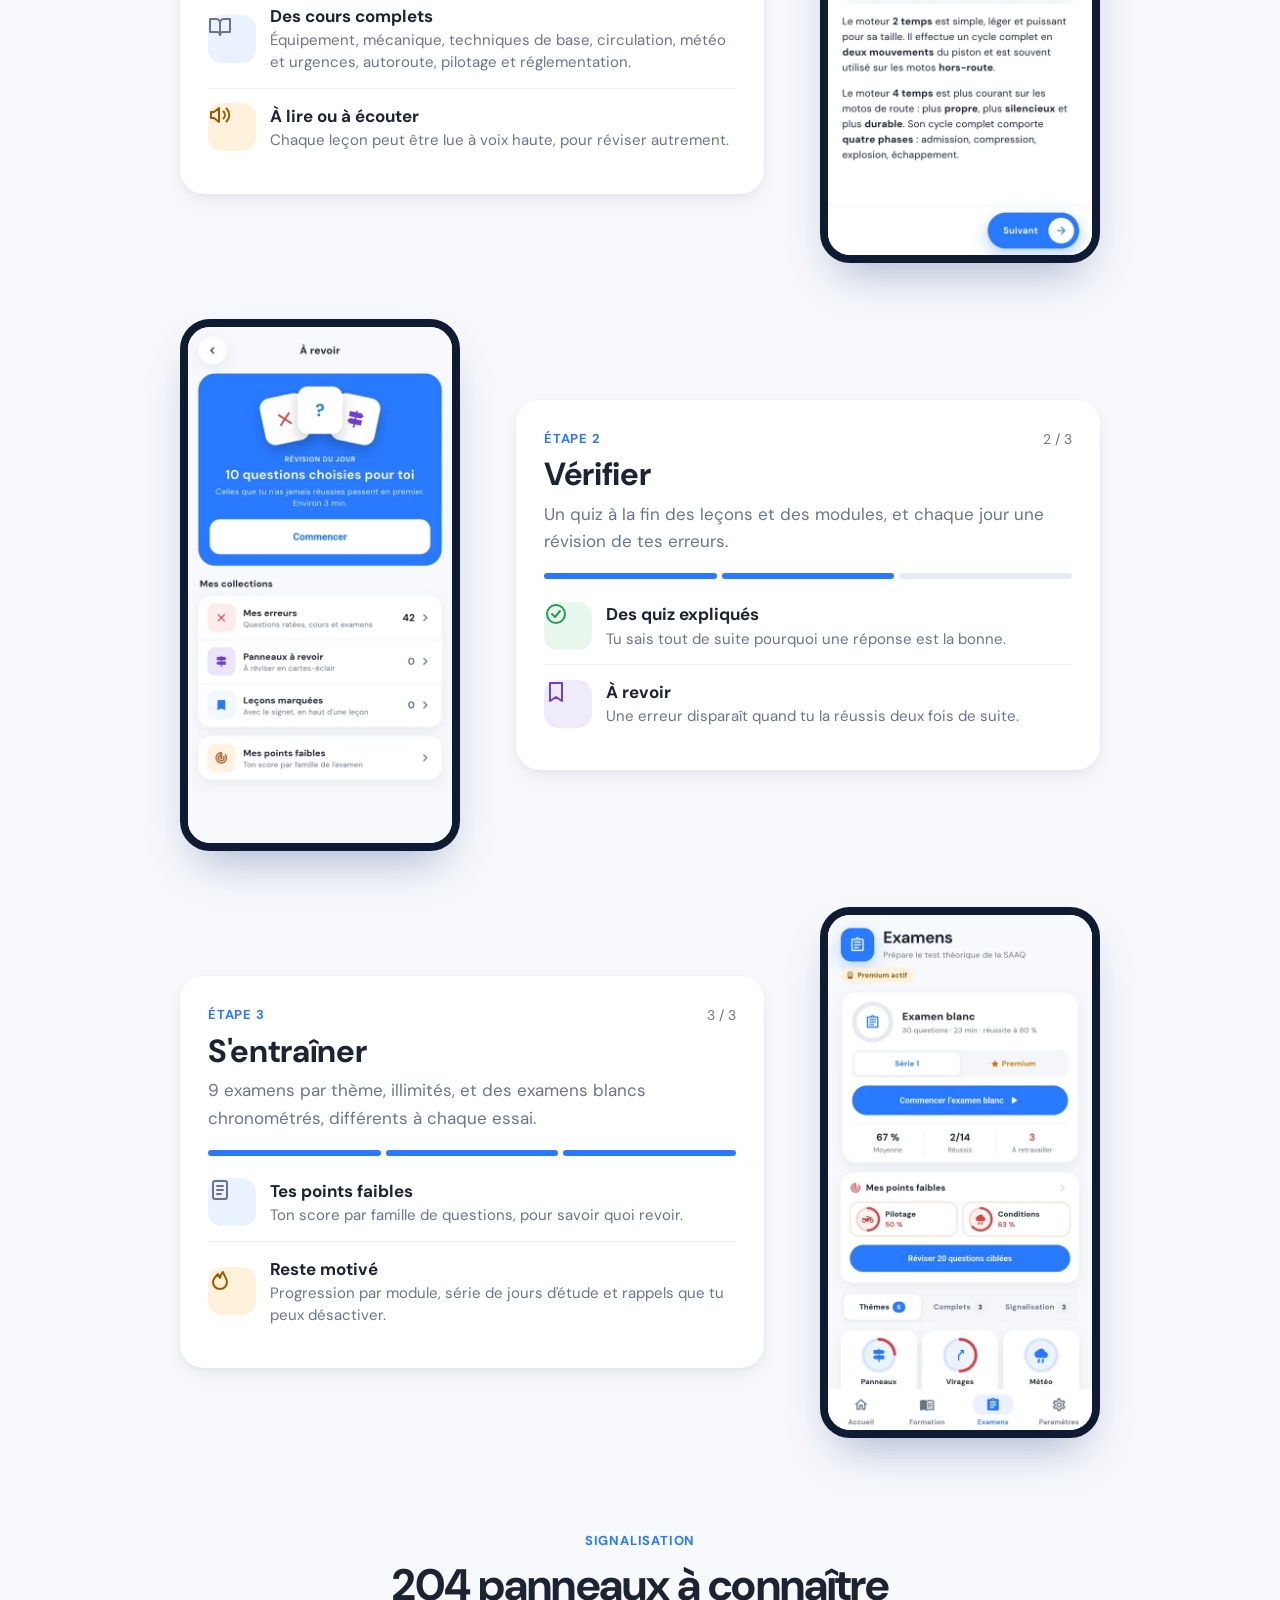
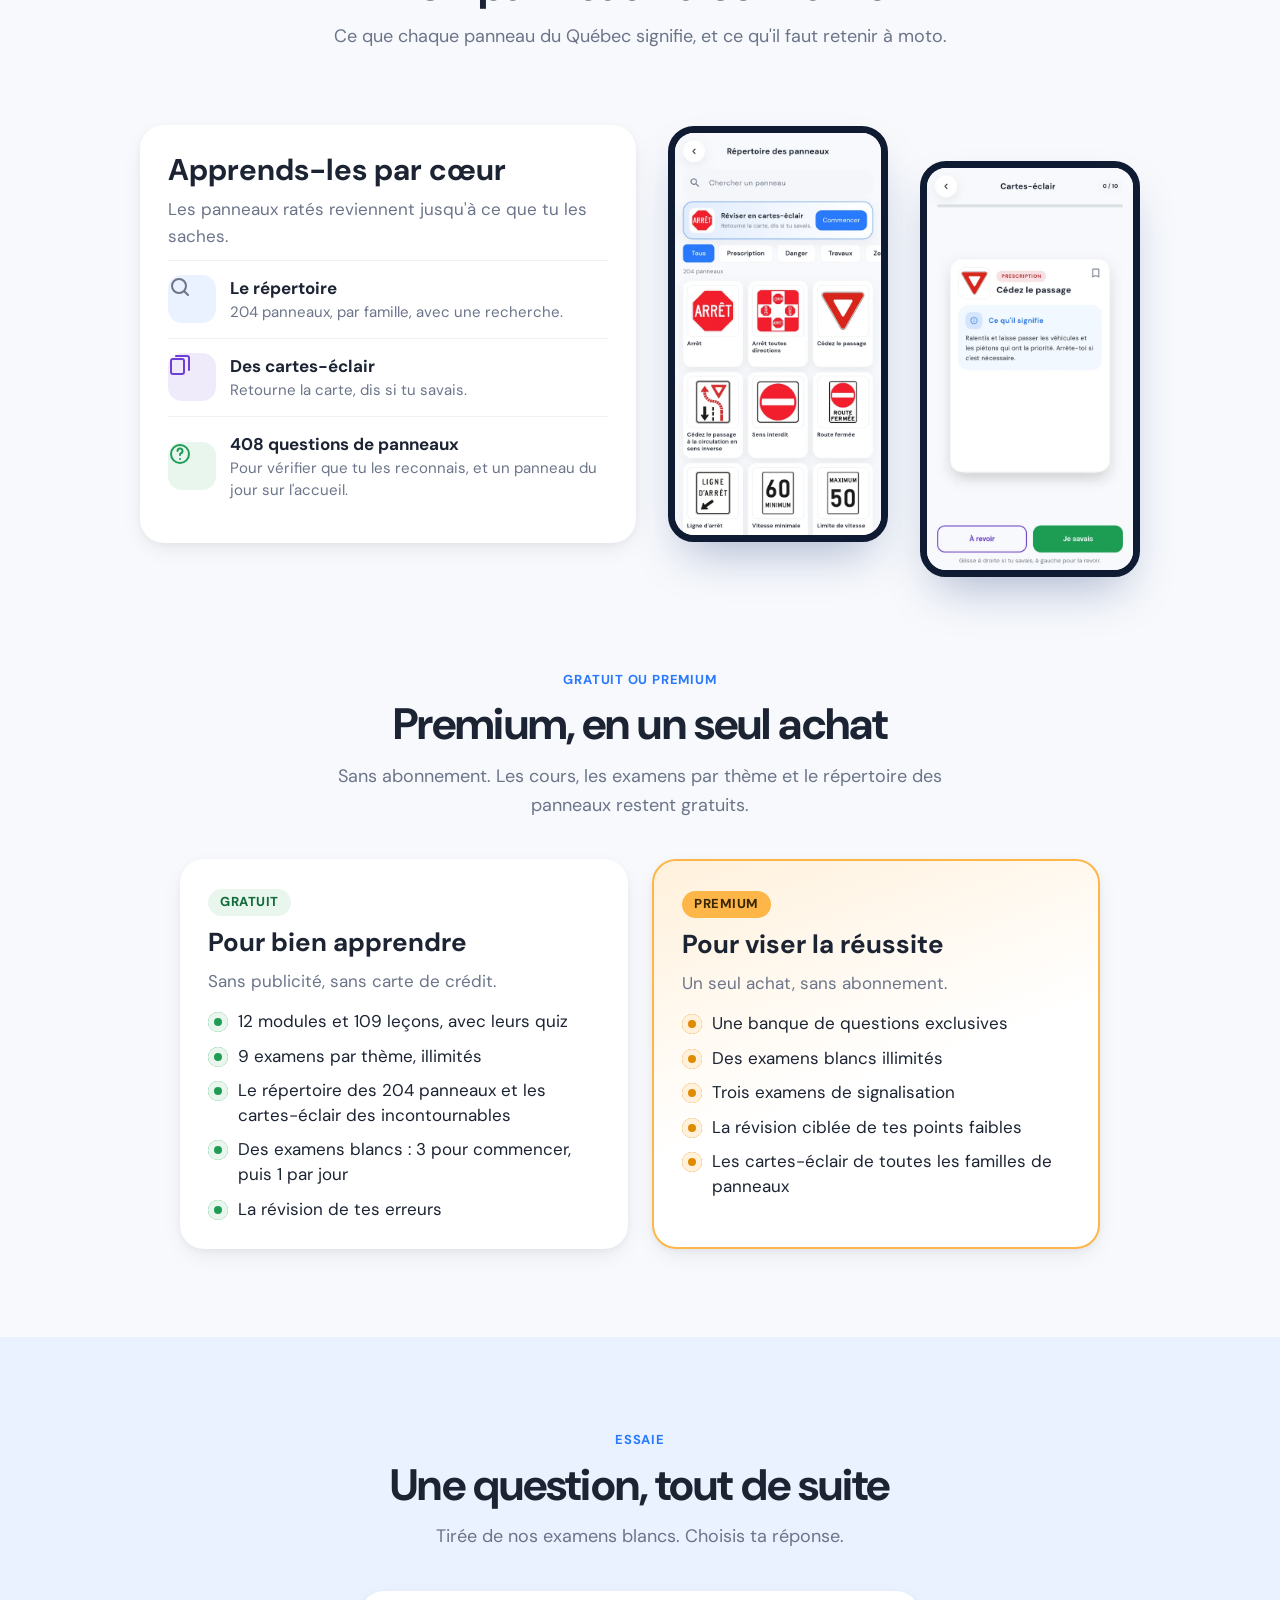
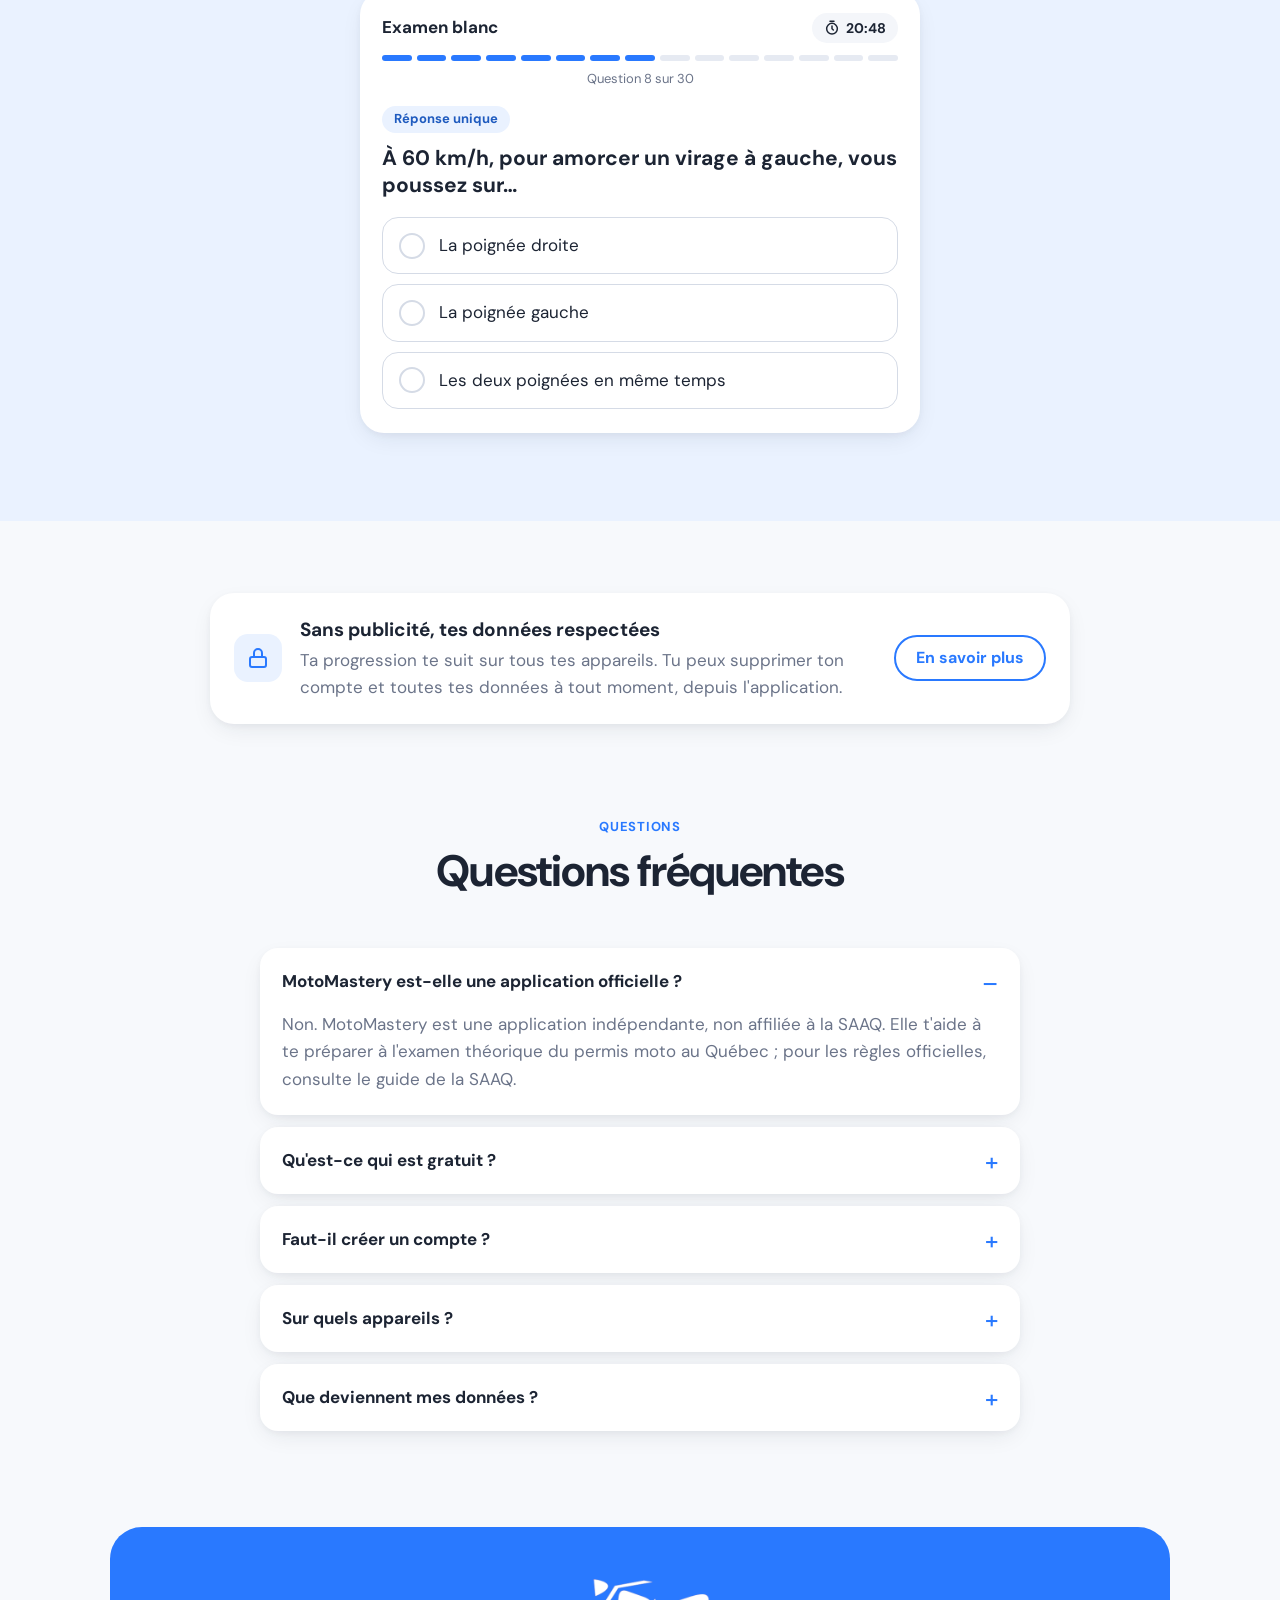
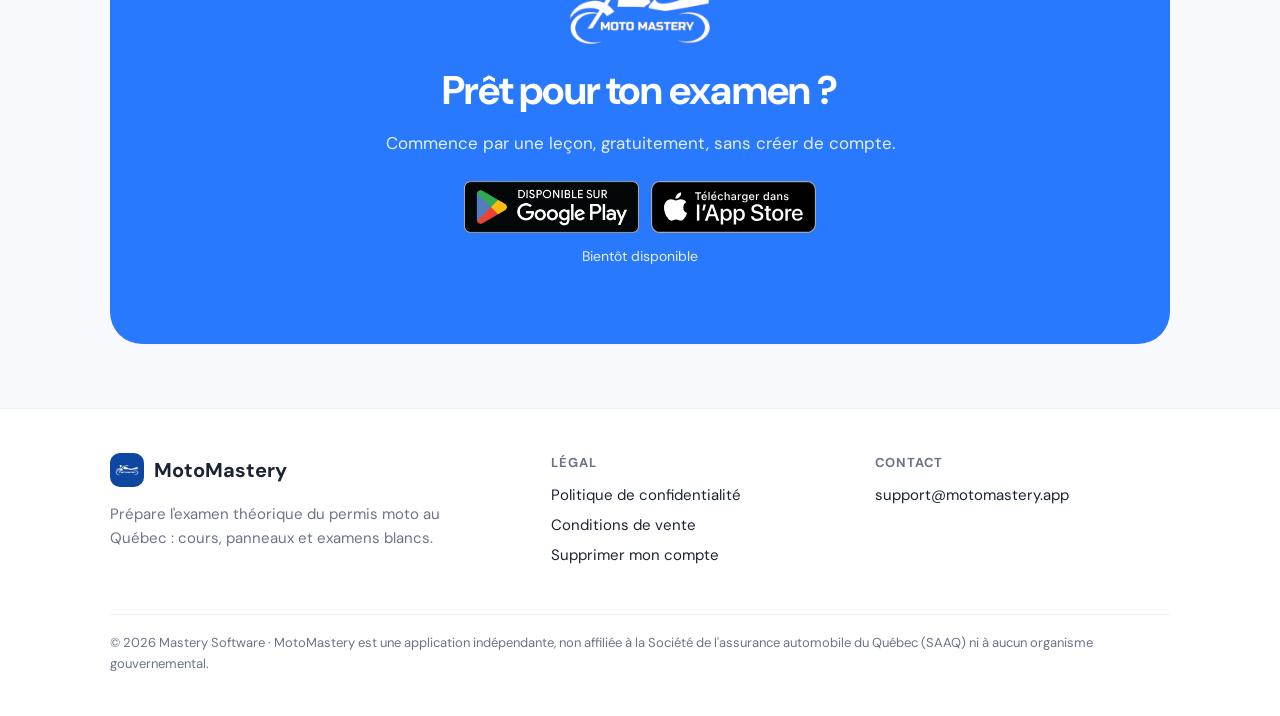
==== commit 747963fb: "Site : version des fichiers CSS/JS dans les liens (plus d'ancien style en cache), promesses plus com" ====
--- a/docs/index.html
+++ b/docs/index.html
@@ -19,7 +19,7 @@
 <link rel="preconnect" href="https://fonts.googleapis.com">
 <link rel="preconnect" href="https://fonts.gstatic.com" crossorigin>
 <link href="https://fonts.googleapis.com/css2?family=DM+Sans:opsz,wght@9..40,400;9..40,500;9..40,700;9..40,800&display=swap" rel="stylesheet">
-<link rel="stylesheet" href="./site/style.css">
+<link rel="stylesheet" href="./site/style.css?v=11f2fe8f">
 </head>
 <body>
 <header class="nav home">
@@ -266,6 +266,6 @@
     <p class="legal">© 2026 Mastery Software · MotoMastery est une application indépendante, non affiliée à la Société de l'assurance automobile du Québec (SAAQ) ni à aucun organisme gouvernemental.</p>
   </div>
 </footer>
-<script src="./site/quiz.js" defer></script>
+<script src="./site/quiz.js?v=fa31f7c6" defer></script>
 </body>
 </html>
--- a/docs/site/style.css
+++ b/docs/site/style.css
@@ -219,9 +219,9 @@
 .hero .logo { width:150px; max-width:50%; margin:0 0 20px; }
 .hero .hello { font-size:14px; font-weight:700; letter-spacing:.08em; text-transform:uppercase; color:rgba(255,255,255,.78); }
 .promises { list-style:none; display:flex; flex-wrap:wrap; gap:10px; margin:0 0 28px; padding:0; font-size:15px; }
-.promises { font-size:16px; gap:12px; }
-.promises li { display:flex; align-items:center; gap:8px; background:#fff; color:var(--primary); border-radius:999px;
-  padding:9px 18px 9px 14px; font-weight:700; box-shadow:0 10px 24px -12px rgba(8,24,70,.55); }
+.promises { font-size:15px; gap:8px; }
+.promises li { display:flex; align-items:center; gap:7px; background:#fff; color:var(--primary); border-radius:999px;
+  padding:8px 14px 8px 12px; font-weight:700; white-space:nowrap; box-shadow:0 10px 24px -12px rgba(8,24,70,.55); }
 .promises li svg { flex:none; }
 .promises li.gold { background:#ffb648; color:#3a2600; }
 .soon-line { margin:10px 0 0; font-size:14px; color:rgba(255,255,255,.8); }
